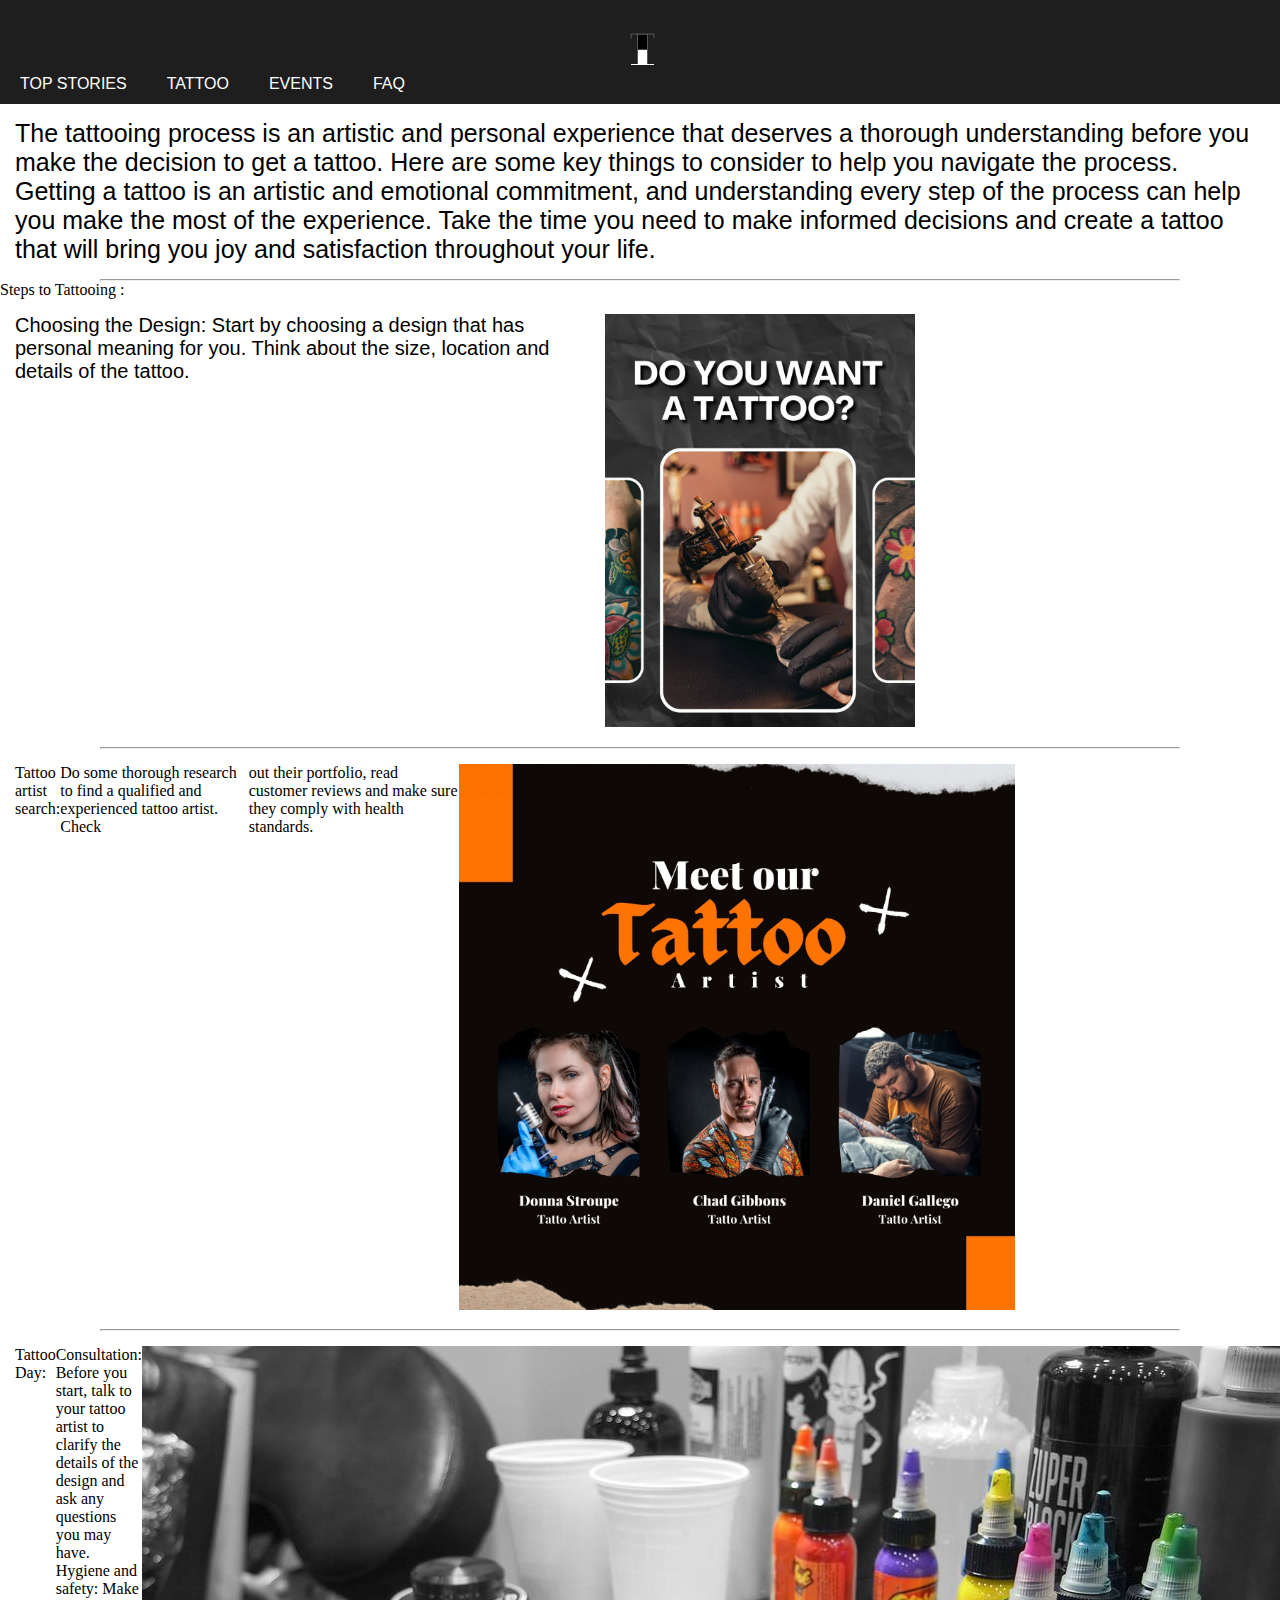
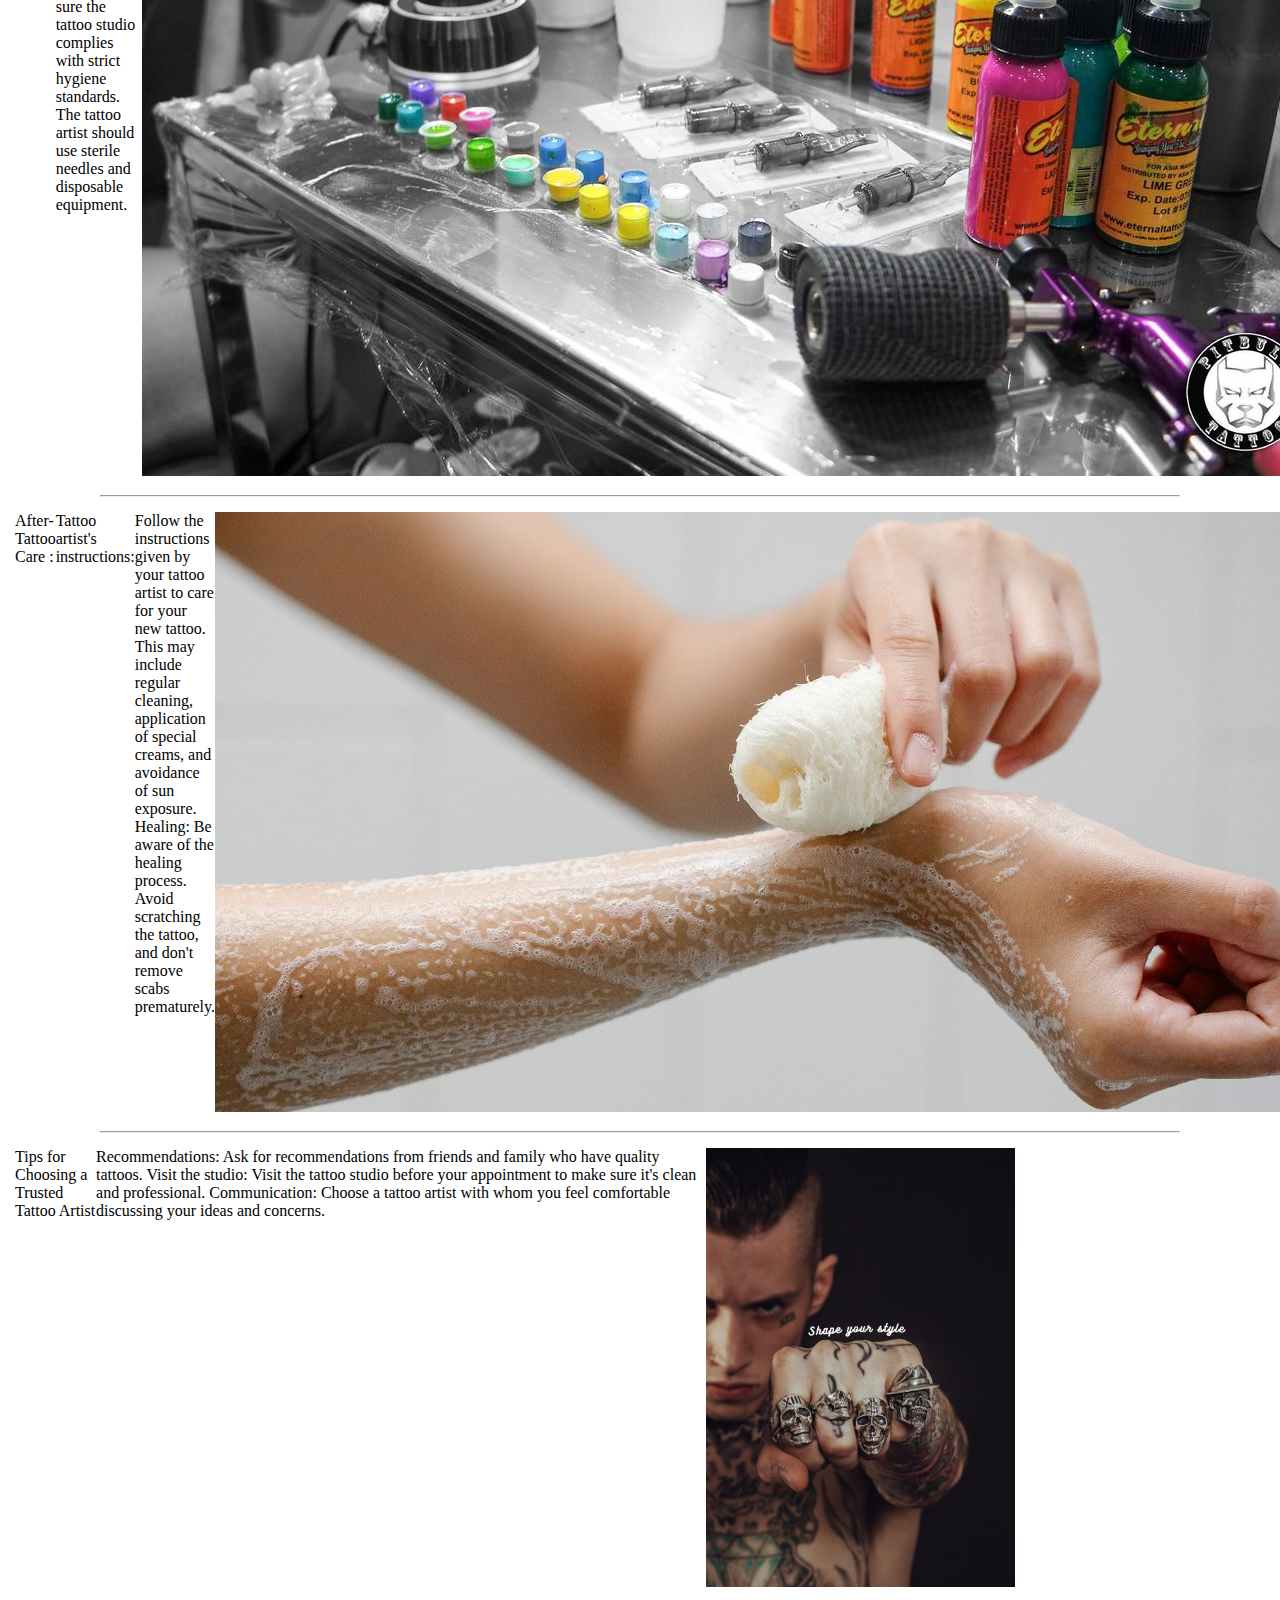
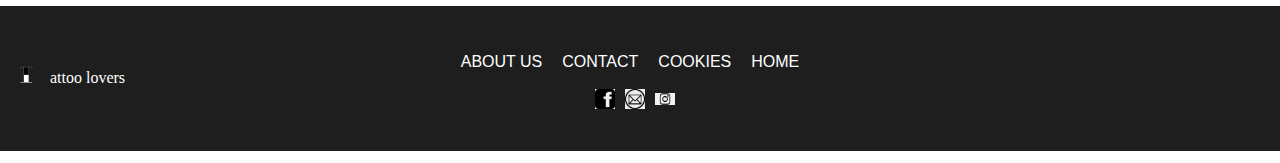
==== about.html @ 1281b29c "tattoo" ====
<!DOCTYPE html>
<html lang="en">

<head>
    <meta charset="UTF-8">
    <meta name="viewport" content="width=device-width, initial-scale=1.0">
    <title>Document</title>
    <link rel="stylesheet" href="./css/style.css">
</head>

<body>
    <header>
        <div id="banniere">
            <div class="row-limit-size">
                <figure>
                    <a href="./index.html"><img src="./img/logo.png" alt=""></a>
                </figure>
                <nav class="menu">
                    <ul class="flex">
                        <li><a href="#">Top stories
                                <ul>
                                    <li><a href="./topstorierap.html">Rock Rappers with face tattoo </a></li>
                                    <li><a href="">Symbolic tattoos and their meanings</a></li>
                                    <li><a href="">Healing tattoos and scar coverings</li>
                            </a>
                    </ul>
                    </a></li>
                    <li><a href="#">Tattoo</a></li>
                    <li><a href="#">Events</a></li>
                    <li><a href="#">Faq</a></li>
                    </ul>
            </div>
        </div>
        </nav>
    </header>

    <section>
        <div class="about">
            <div class="intro">
                <p>The tattooing process is an artistic and personal experience that deserves a thorough understanding
                    before you make the decision to get a tattoo. Here are some key things to consider to help you
                    navigate
                    the process.
                    Getting a tattoo is an artistic and emotional commitment, and understanding every step of the
                    process can help you make the most of the experience. Take the time you need to make informed
                    decisions
                    and create a tattoo that will bring you joy and satisfaction throughout your life.</p>
            </div>
            <hr>
            <div class="steps">

                Steps to Tattooing :




                <div class="design">
                    Choosing the Design:
                    Start by choosing a design that has personal meaning for you.
                    Think about
                    the size, location and details of the tattoo.
                    <figure>
                        <img src="./img/tattoo-day.png" alt="">
                    </figure>
                </div>
<hr>
                <div class="search">
                    Tattoo artist search: <span>Do some thorough research to find a qualified and experienced tattoo
                        artist.
                        Check</span>
                    out their portfolio, read customer reviews and make sure they comply with health standards.
                    <figure>
                        <img src="./img/search.png" alt="">

                    </figure>
                </div>
<hr>
                <div class="day">
                    <span>Tattoo Day: </span>

                    Consultation: Before you start, talk to your tattoo artist to clarify the details of the design and
                    ask
                    any questions you may have.
                    Hygiene and safety: Make sure the tattoo studio complies with strict hygiene standards. The tattoo
                    artist should use sterile needles and disposable equipment. <span>
                        <figure>
                            <img src="./img/hygiène.jpg" alt="">

                        </figure>
                </div>
<hr>
                <div class="after">
                    <span>After-Tattoo Care : </span>

                    Tattoo artist's instructions: <span> Follow the instructions given by your tattoo artist to care
                    for
                    your new tattoo. This may include regular cleaning, application of special creams, and avoidance of
                    sun
                    exposure.
                    Healing: Be aware of the healing process. Avoid scratching the tattoo, and don't remove scabs
                    prematurely. </span>
                        
                    <figure>
                        <img src="./img/savon-doux.jpg" alt="">
                    </figure>
                </div>
                <hr>
                <div class="recommendation">
                    <span>Tips for Choosing a Trusted Tattoo Artist </span>
                    Recommendations: Ask for recommendations from friends and family who have quality tattoos.
                    Visit the studio: Visit the tattoo studio before your appointment to make sure it's clean and
                    professional.
                    Communication: Choose a tattoo artist with whom you feel comfortable discussing your ideas and
                    concerns.
                    <figure>
                        <img src="./img/style.png" alt="">
                    </figure>
                </div>



            </div>


        </div>
    </section>


    <footer>
        <div class="footer">
            <ul>
                <a href="#">
                    <li>About us</li>
                </a>
                <a href="#">
                    <li>Contact</li>
                </a>
                <a href="#">
                    <li>Cookies</li>
                </a>

                <a href="./index.html">
                    <li>Home</li>
                </a>

            </ul>
            <div class="cont">
                <p>attoo lovers</p>
            </div>
            <div class="footer-reseaux">
                <img src="./img/facebook.png" alt="">
                <img src="./img/email.jpg" alt="">
                <img src="./img/insta.png" alt="">


            </div>

            <div id="logo">
                <img src="./img/logo.png" alt="logo">
            </div>
        </div>
    </footer>
</body>

</html>
---- css/style.css ----
* {
    margin: 0;
    padding: 0;
    text-decoration: none;
    list-style-type: none;
}

#banniere {
    background-color:#1E1E1E ;
    justify-content: center;
    display: flex ;
    
}



.flex {
    display: flex;
    list-style-type: none;
    justify-content: space-between;
    
}

.menu {
    position: absolute;
    
    left: 0;
    top: 75px;
    
    
    
}

.menu > ul > li > a {
    color: rgb(255, 255, 255);
    

}


.menu > ul > li {
    margin : 0 20px;
    font-family: Arial, Helvetica, sans-serif;
    text-transform: uppercase; 
    height: 50px;
    color: white;
    
}


.menu > .flex >  li  > ul {
    display:none;
    
}

.menu > .flex >  li:hover  > ul {
    display: block;
    position: absolute;
    top:22px;
    background-color: #1E1E1E;
    width: 150px;
    

}
.block > .art {
    padding: 15px;
    font-family: Arial, Helvetica, sans-serif;
    text-transform: uppercase;
    color: rgb(0, 0, 0);
    font-size: 25px;
    text-decoration: underline;
    
}

.block  {
    background-color: #cfcfcf;
    border-radius: 5px;
    margin: 8px;

   
}

.image-container {
    display: flex;
    flex-direction: row; 
     
}

.image-container img {
    width: 50%;
    margin-bottom: 10px; 
    border-radius: 5px;
}

.floating {
    font-size: 30px;
    display:grid;
    margin: 15px;
    width: 45%;
    
    
 }
 
 h4 {
    font-family: Arial, Helvetica, sans-serif;
    color: rgb(255, 255, 255);
   text-decoration: underline;
 }

 .footer {
    background-color: #1E1E1E ;
    height: 145px;
    width: 100%;
    
 }

 .footer-reseaux {
    
    justify-content: center;
 }

 .footer-reseaux img{
    width:15px }

.footer > ul > a {
    color: white;
    text-transform: uppercase;
    font-family: Arial, Helvetica, sans-serif;
   
    
}

.footer > ul {
    padding-top: 47px;
    display: flex;
    justify-content: center;
    
    
}


.footer li {
    display: inline; 
    margin-right: 20px; 
}



.footer-reseaux {
    display: flex;
    align-items: center;
}

.footer-reseaux img {
    width: 20px;
    margin-right: 10px;
}

 img[alt~="logo"]{
    position: relative;
    bottom: 59px;
    height: 50px;
    width: auto;
  
}

.cont > p {
    color: rgb(255, 255, 255);
    position: relative;
    bottom: 2px;
    left: 50px;
}


/* Top stories rap */

.block > h2 {
    padding: 15px 0;
    text-decoration: underline;
}
.block > .wayne {
    display: flex;
} 

.floating > h6 {
    color: white;
    text-decoration: underline;
}

.wayne > .floating > p {
    text-align: start;
    margin-bottom: 150px;
}


/* Top stories healing tattoo */

section > h2  {
    text-align: center;
    font-style: italic ;
    padding-top: 15px;
    font-family:system-ui, -apple-system, BlinkMacSystemFont, 'Segoe UI', Roboto, Oxygen, Ubuntu, Cantarell, 'Open Sans', 'Helvetica Neue', sans-serif;
   
}

hr{
    margin : 0 100px;
}

section > p {
    max-width: 1600px;
    text-align: center;
    margin: 10px 0 10px 80px; 
    font-size: 20px;

}

.image-container > figure > img {
    width: 100%;
}


.healing {
    margin: 20px;
 }

 .image-container  {
    display: grid;
    grid-template-columns: repeat(2, 1fr);  
}

.image-left {
    grid-column: 1; 
}

.image-right {
    grid-column: 2;
}

.float {
    padding: 15px; 
}



@media (max-width: 980px) {
    .image-container {
        grid-template-columns: 1fr;    }
}

.float > p {
   text-align: justify;
    font-size: 20px;   
}


/* Contact */
#name {
    width: 150px; 
    
}


.form {
    display: flex;
    color:rgb(0, 0, 0);
    justify-content: right;
}

.formulaire > ul > li {
    margin: 5px;
    font-size: 19px;
   
}

.form-container {
    display: flex;
    flex-direction: column;
    max-width: 600px;
    margin: auto;
    
}

input,
textarea {
    width: 100%;
    padding: 10px;
    box-sizing: border-box;
    border: 1px solid #ccc;
    border-radius: 5px;
}

.maps {
    margin-top: 20px;
}

iframe {
    width: 100%;
    height: 400px;
    border: 1px solid #ccc;
    border-radius: 5px;
}

.info {
    position: relative;
    top: 350px;
    left: 25px;
    font-family: Arial, Helvetica, sans-serif;
    width: 300px;
    
}

.question {
    font-family: Arial, Helvetica, sans-serif;
    font-size: 25px;
    width: 300px;
    position: relative;
    top: 110px;
    left: 25px;
}


.contact-us > span {
    font-family: Arial, Helvetica, sans-serif;
    color: white;
    font-size: 25px;
}

.contact-us {
    position: relative;
    top: 70px;
    left: 25px;
    font-size: 25px;
    font-family: Arial, Helvetica, sans-serif;
}

@media (max-width: 600px) {
    .formulaire ,  .question , .contact-us {
        padding: 10px; 
    }
}


@media (min-width: 601px) and (max-width: 900px) {
    .form-container , .question , .contact-us{
        max-width: 80%; 
    }
}


@media (min-width: 901px) {
    .form-container,  .question , .contact-us {
        max-width: 600px; 
    }
}

/* About */


.intro {
    justify-content: left;
    margin: 15px  ;
    width: auto;
    font-family: Arial, Helvetica, sans-serif;
    font-size: 25px;
}

span {
    display: block;
}

.design {
    margin: 15px ;
    display: flex;
    width: 900px;
    font-family: Arial, Helvetica, sans-serif;
    font-size: 20px;
}

.search , .day , .after , .recommendation {
   display: flex;
   margin: 15px;
   max-width: 1000px;
}
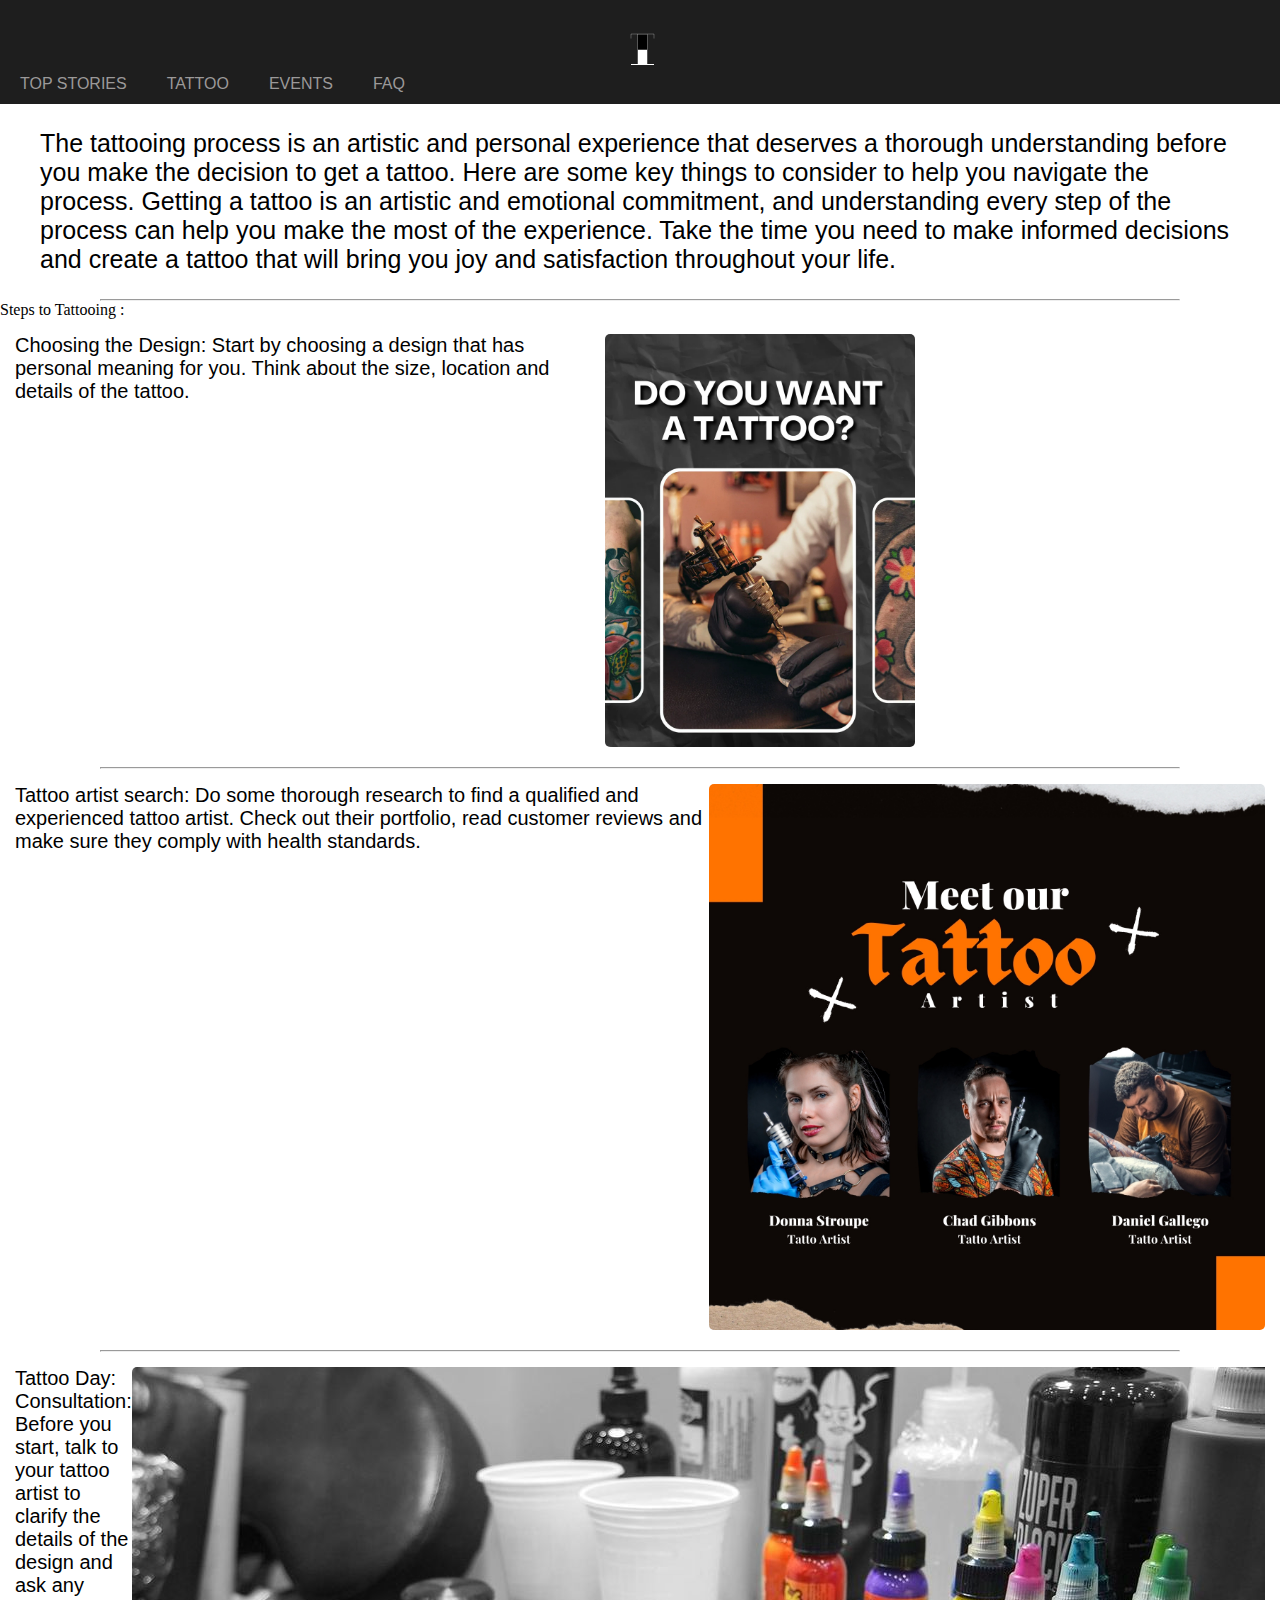
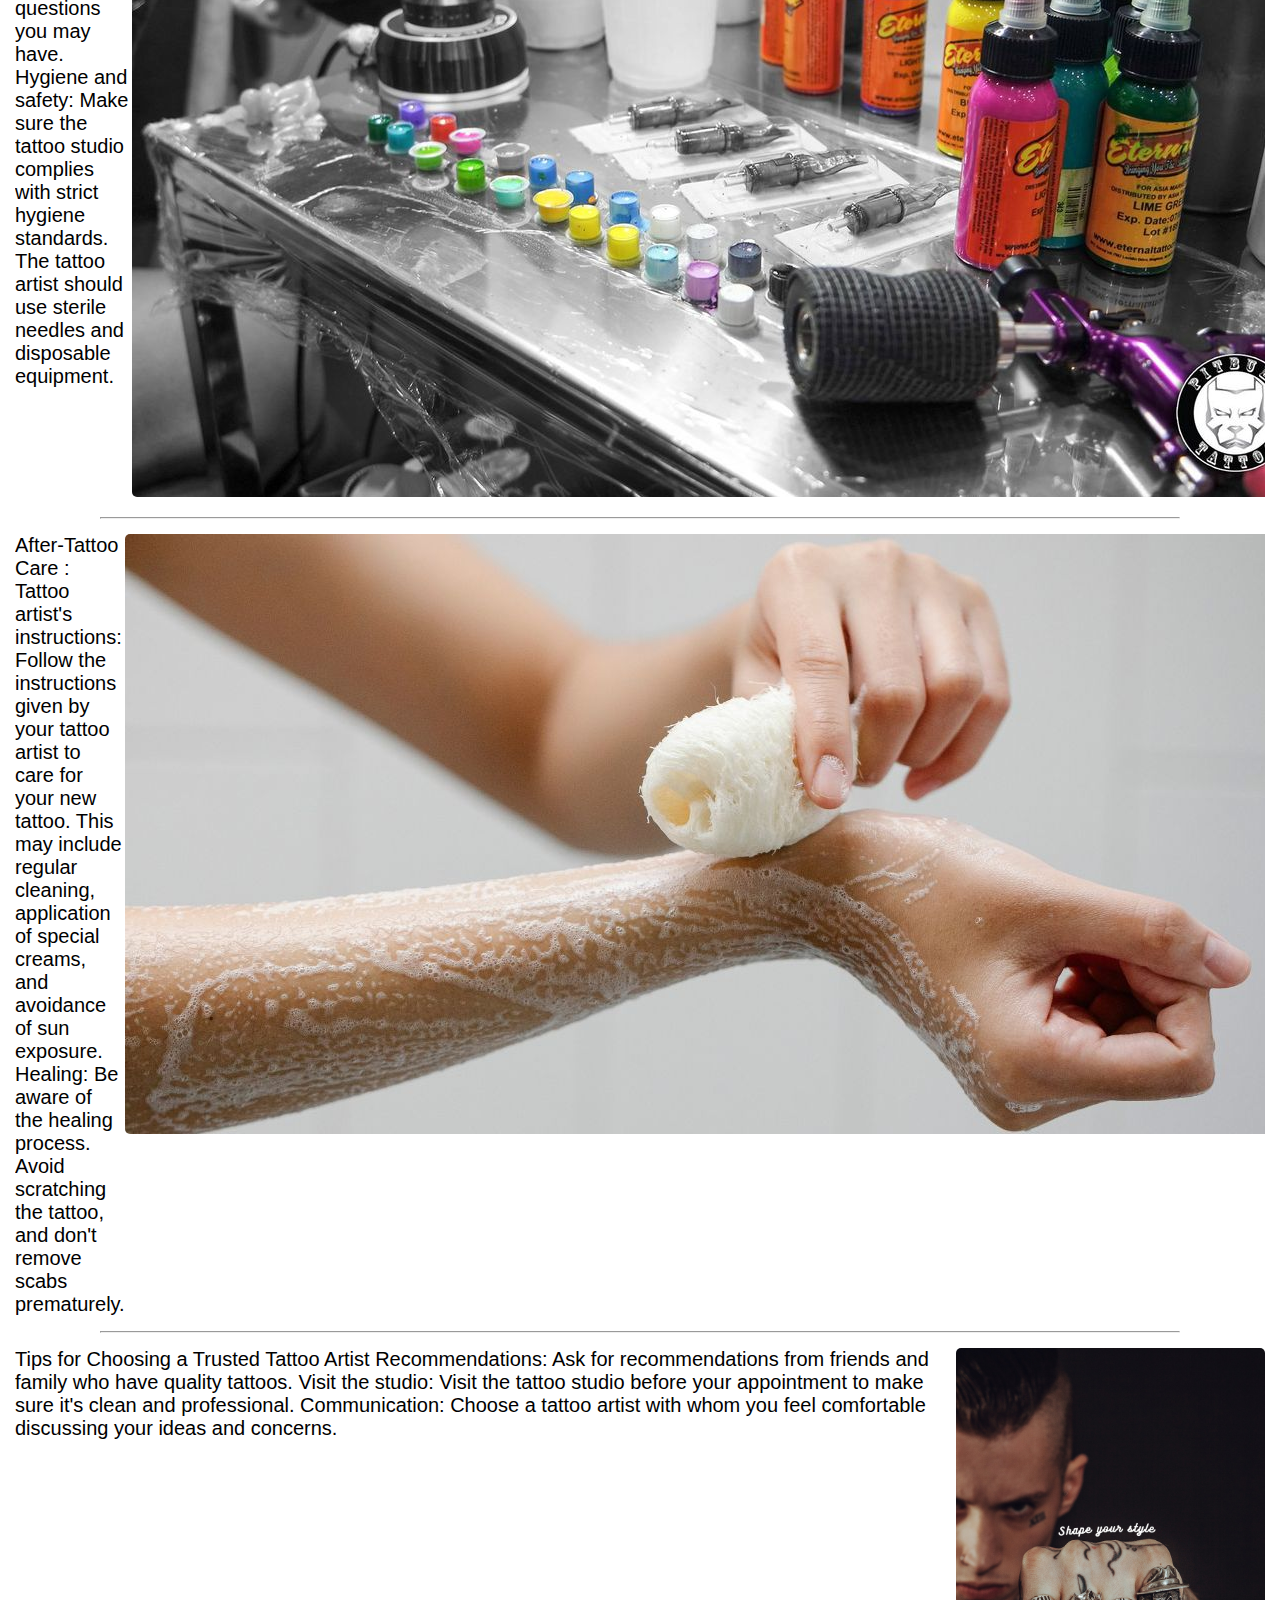
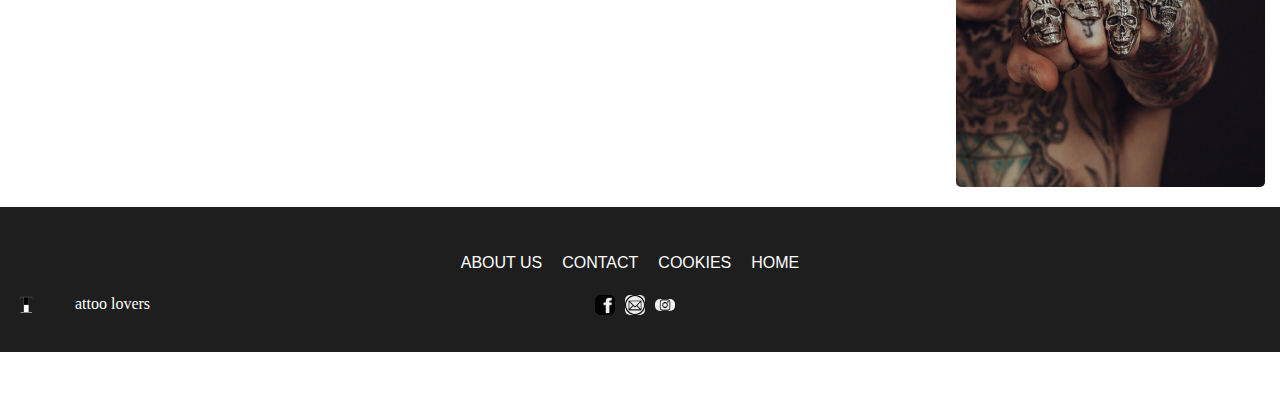
==== commit dda69305: "tatttoo" ====
--- a/about.html
+++ b/about.html
@@ -20,112 +20,121 @@
                         <li><a href="#">Top stories
                                 <ul>
                                     <li><a href="./topstorierap.html">Rock Rappers with face tattoo </a></li>
-                                    <li><a href="">Symbolic tattoos and their meanings</a></li>
-                                    <li><a href="">Healing tattoos and scar coverings</li>
+                                    <li><a href="./symbolic.html">Symbolic tattoos and their meanings</a></li>
+                                    <li><a href="./healing.html">Healing tattoos and scar coverings</li>
                             </a>
                     </ul>
                     </a></li>
                     <li><a href="#">Tattoo</a></li>
                     <li><a href="#">Events</a></li>
-                    <li><a href="#">Faq</a></li>
+                    <li><a href="./faq.html">Faq</a></li>
                     </ul>
             </div>
         </div>
         </nav>
     </header>
 
-    <section>
-        <div class="about">
-            <div class="intro">
-                <p>The tattooing process is an artistic and personal experience that deserves a thorough understanding
-                    before you make the decision to get a tattoo. Here are some key things to consider to help you
-                    navigate
-                    the process.
-                    Getting a tattoo is an artistic and emotional commitment, and understanding every step of the
-                    process can help you make the most of the experience. Take the time you need to make informed
-                    decisions
-                    and create a tattoo that will bring you joy and satisfaction throughout your life.</p>
-            </div>
-            <hr>
-            <div class="steps">
 
-                Steps to Tattooing :
+    <div id="background">
+
+
+
+        <section>
+            <div class="about">
+                <div class="intro">
+                    <p>The tattooing process is an artistic and personal experience that deserves a thorough
+                        understanding
+                        before you make the decision to get a tattoo. Here are some key things to consider to help you
+                        navigate
+                        the process.
+                        Getting a tattoo is an artistic and emotional commitment, and understanding every step of the
+                        process can help you make the most of the experience. Take the time you need to make informed
+                        decisions
+                        and create a tattoo that will bring you joy and satisfaction throughout your life.</p>
+                </div>
+                <hr>
+                <div class="steps">
+
+                    Steps to Tattooing :
 
 
 
 
-                <div class="design">
-                    Choosing the Design:
-                    Start by choosing a design that has personal meaning for you.
-                    Think about
-                    the size, location and details of the tattoo.
-                    <figure>
-                        <img src="./img/tattoo-day.png" alt="">
-                    </figure>
-                </div>
-<hr>
-                <div class="search">
-                    Tattoo artist search: <span>Do some thorough research to find a qualified and experienced tattoo
+                    <div class="design">
+                        Choosing the Design:
+                        Start by choosing a design that has personal meaning for you.
+                        Think about
+                        the size, location and details of the tattoo.
+                        <figure>
+                            <img src="./img/tattoo-day.png" alt="">
+                        </figure>
+                    </div>
+                    <hr>
+                    <div class="search">
+                        Tattoo artist search: Do some thorough research to find a qualified and experienced tattoo
                         artist.
-                        Check</span>
-                    out their portfolio, read customer reviews and make sure they comply with health standards.
-                    <figure>
-                        <img src="./img/search.png" alt="">
+                        Check
+                        out their portfolio, read customer reviews and make sure they comply with health standards.
+                        <figure>
+                            <img src="./img/search.png" alt="">
 
-                    </figure>
-                </div>
-<hr>
-                <div class="day">
-                    <span>Tattoo Day: </span>
+                        </figure>
+                    </div>
+                    <hr>
+                    <div class="day">
+                        Tattoo Day:
 
-                    Consultation: Before you start, talk to your tattoo artist to clarify the details of the design and
-                    ask
-                    any questions you may have.
-                    Hygiene and safety: Make sure the tattoo studio complies with strict hygiene standards. The tattoo
-                    artist should use sterile needles and disposable equipment. <span>
+                        Consultation: Before you start, talk to your tattoo artist to clarify the details of the design
+                        and
+                        ask
+                        any questions you may have.
+                        Hygiene and safety: Make sure the tattoo studio complies with strict hygiene standards. The
+                        tattoo
+                        artist should use sterile needles and disposable equipment.
                         <figure>
                             <img src="./img/hygiène.jpg" alt="">
 
                         </figure>
-                </div>
-<hr>
-                <div class="after">
-                    <span>After-Tattoo Care : </span>
+                    </div>
+                    <hr>
+                    <div class="after">
+                        After-Tattoo Care :
 
-                    Tattoo artist's instructions: <span> Follow the instructions given by your tattoo artist to care
-                    for
-                    your new tattoo. This may include regular cleaning, application of special creams, and avoidance of
-                    sun
-                    exposure.
-                    Healing: Be aware of the healing process. Avoid scratching the tattoo, and don't remove scabs
-                    prematurely. </span>
-                        
-                    <figure>
-                        <img src="./img/savon-doux.jpg" alt="">
-                    </figure>
-                </div>
-                <hr>
-                <div class="recommendation">
-                    <span>Tips for Choosing a Trusted Tattoo Artist </span>
-                    Recommendations: Ask for recommendations from friends and family who have quality tattoos.
-                    Visit the studio: Visit the tattoo studio before your appointment to make sure it's clean and
-                    professional.
-                    Communication: Choose a tattoo artist with whom you feel comfortable discussing your ideas and
-                    concerns.
-                    <figure>
-                        <img src="./img/style.png" alt="">
-                    </figure>
+                        Tattoo artist's instructions: Follow the instructions given by your tattoo artist to care
+                        for
+                        your new tattoo. This may include regular cleaning, application of special creams, and avoidance
+                        of
+                        sun
+                        exposure.
+                        Healing: Be aware of the healing process. Avoid scratching the tattoo, and don't remove scabs
+                        prematurely.
+
+                        <figure>
+                            <img src="./img/savon-doux.jpg" alt="">
+                        </figure>
+                    </div>
+                    <hr>
+                    <div class="recommendation">
+                        Tips for Choosing a Trusted Tattoo Artist
+                        Recommendations: Ask for recommendations from friends and family who have quality tattoos.
+                        Visit the studio: Visit the tattoo studio before your appointment to make sure it's clean and
+                        professional.
+                        Communication: Choose a tattoo artist with whom you feel comfortable discussing your ideas and
+                        concerns.
+                        <figure>
+                            <img src="./img/style.png" alt="">
+                        </figure>
+                    </div>
+
+
+
                 </div>
 
 
+            </div>
+        </section>
 
-            </div>
-
-
-        </div>
-    </section>
-
-
+    </div>
     <footer>
         <div class="footer">
             <ul>
--- a/css/style.css
+++ b/css/style.css
@@ -5,36 +5,56 @@
     list-style-type: none;
 }
 
+a {
+    text-decoration: none;
+    color: black;
+}
+
 #banniere {
     background-color:#1E1E1E ;
     justify-content: center;
     display: flex ;
-    
-}
-
-
+}
+
+li , ul {
+    text-decoration: none;
+}
 
 .flex {
     display: flex;
     list-style-type: none;
-    justify-content: space-between;
-    
+    justify-content: space-between; 
 }
 
 .menu {
     position: absolute;
-    
     left: 0;
-    top: 75px;
-    
-    
-    
+    top: 75px;    
+}
+
+.menu > ul > li > ul > li > a {
+    color:rgb(155, 153, 153) ;
+}
+
+
+.menu > ul > li > ul > li:hover > a {
+    color: white;
+}
+
+
+.menu > ul > li > ul > li {
+    margin: 9px;
+    text-transform:none;
+
+}
+
+.menu > ul > li:hover > a {
+    color: rgb(255, 255, 255);
+
 }
 
 .menu > ul > li > a {
-    color: rgb(255, 255, 255);
-    
-
+    color: rgb(155, 153, 153);
 }
 
 
@@ -83,11 +103,13 @@
 .image-container {
     display: flex;
     flex-direction: row; 
-     
+    margin: 5px;
+   align-items: center;
 }
 
 .image-container img {
     width: 50%;
+    filter: none;
     margin-bottom: 10px; 
     border-radius: 5px;
 }
@@ -95,13 +117,13 @@
 .floating {
     font-size: 30px;
     display:grid;
-    margin: 15px;
+    margin: 5px;
     width: 45%;
     
     
  }
  
- h4 {
+ .image-container > .floating > h1 {
     font-family: Arial, Helvetica, sans-serif;
     color: rgb(255, 255, 255);
    text-decoration: underline;
@@ -115,11 +137,12 @@
  }
 
  .footer-reseaux {
-    
     justify-content: center;
  }
 
  .footer-reseaux img{
+    position: relative;
+    bottom: 45px;
     width:15px }
 
 .footer > ul > a {
@@ -158,7 +181,7 @@
 
  img[alt~="logo"]{
     position: relative;
-    bottom: 59px;
+    bottom: 80px;
     height: 50px;
     width: auto;
   
@@ -181,6 +204,8 @@
 .block > .wayne {
     display: flex;
 } 
+
+
 
 .floating > h6 {
     color: white;
@@ -199,7 +224,7 @@
     text-align: center;
     font-style: italic ;
     padding-top: 15px;
-    font-family:system-ui, -apple-system, BlinkMacSystemFont, 'Segoe UI', Roboto, Oxygen, Ubuntu, Cantarell, 'Open Sans', 'Helvetica Neue', sans-serif;
+    font-family:Arial, Helvetica, sans-serif;
    
 }
 
@@ -215,9 +240,7 @@
 
 }
 
-.image-container > figure > img {
-    width: 100%;
-}
+
 
 
 .healing {
@@ -229,16 +252,17 @@
     grid-template-columns: repeat(2, 1fr);  
 }
 
-.image-left {
+#image-left {
     grid-column: 1; 
 }
 
-.image-right {
+#image-right {
     grid-column: 2;
 }
 
 .float {
     padding: 15px; 
+   
 }
 
 
@@ -303,10 +327,11 @@
 
 .info {
     position: relative;
-    top: 350px;
+    top: 460px;
     left: 25px;
     font-family: Arial, Helvetica, sans-serif;
     width: 300px;
+    font-size: 22px;
     
 }
 
@@ -315,7 +340,7 @@
     font-size: 25px;
     width: 300px;
     position: relative;
-    top: 110px;
+    top: 75px;
     left: 25px;
 }
 
@@ -335,39 +360,35 @@
 }
 
 @media (max-width: 600px) {
-    .formulaire ,  .question , .contact-us {
-        padding: 10px; 
+    .form-container, .question, .contact-us, .info {
+        width: 100%;
+        padding: 10px;
+        left: 0;
+        top: 0;
     }
 }
 
-
 @media (min-width: 601px) and (max-width: 900px) {
-    .form-container , .question , .contact-us{
-        max-width: 80%; 
+    .form-container, .question, .contact-us, .info {
+        max-width: 80%;
     }
 }
 
 
-@media (min-width: 901px) {
-    .form-container,  .question , .contact-us {
-        max-width: 600px; 
-    }
-}
-
 /* About */
 
+img {
+    border-radius: 5px;
+}
 
 .intro {
     justify-content: left;
-    margin: 15px  ;
-    width: auto;
+    margin: 15px  ;  
+    
     font-family: Arial, Helvetica, sans-serif;
     font-size: 25px;
 }
 
-span {
-    display: block;
-}
 
 .design {
     margin: 15px ;
@@ -378,7 +399,44 @@
 }
 
 .search , .day , .after , .recommendation {
+   margin: 15px;
+   max-width: 1500px;
    display: flex;
-   margin: 15px;
-   max-width: 1000px;
+   overflow: hidden;
+}
+
+.search , .day , .after , .recommendation {
+    margin: 15px ;
+    font-family: Arial, Helvetica, sans-serif;
+    font-size: 20px;
+}
+
+/* FAQ */
+
+.faq {
+    font-size: 23px;
+    display: block;
+    margin: 15px;
+    justify-content: start;
+    text-align: center;
+}
+
+.faq > h4 {
+    margin-bottom: 25px;
+    color: black;
+}
+
+.faq > h4 , p {
+    margin: 25px;
+}
+
+/* symbolic tattoo */
+
+h2 {
+    margin: 15px;
+}
+
+.float > h3  {
+   font-family: Arial, Helvetica, sans-serif;
+   text-decoration: underline;
 }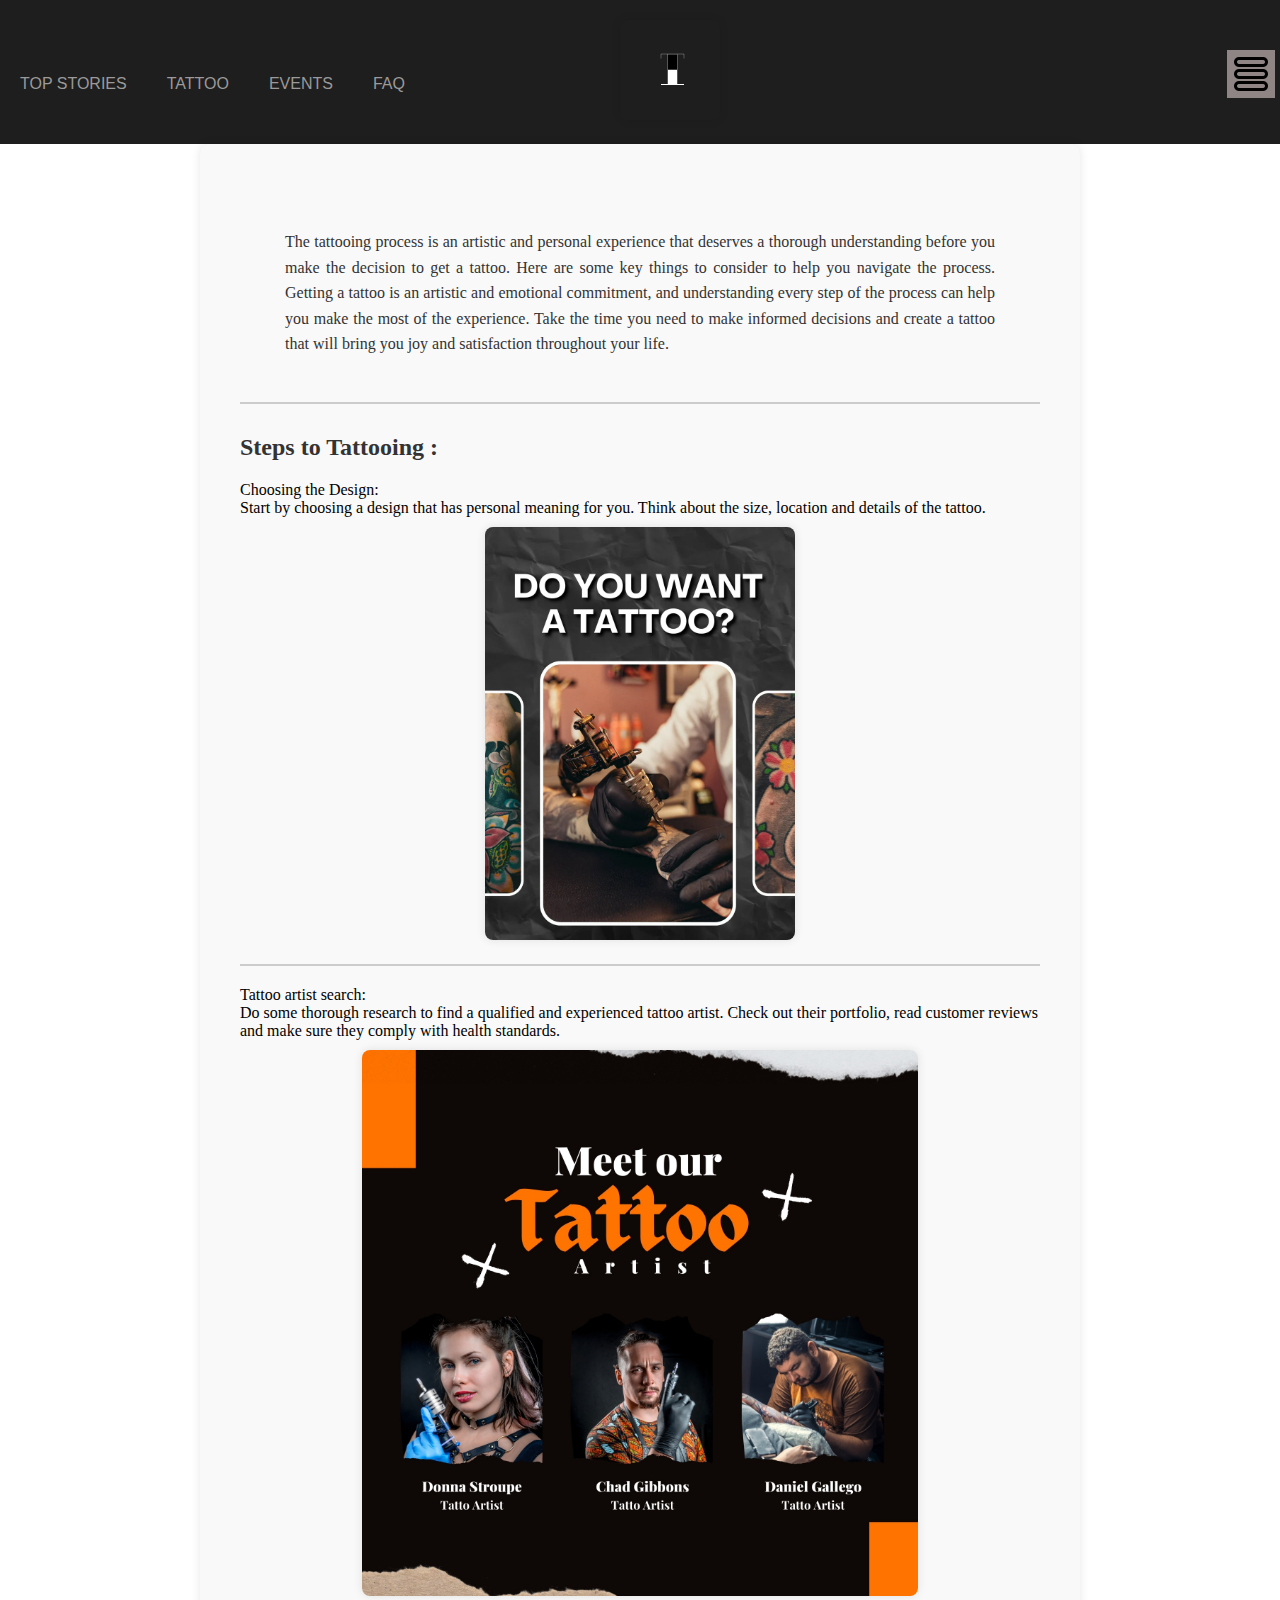
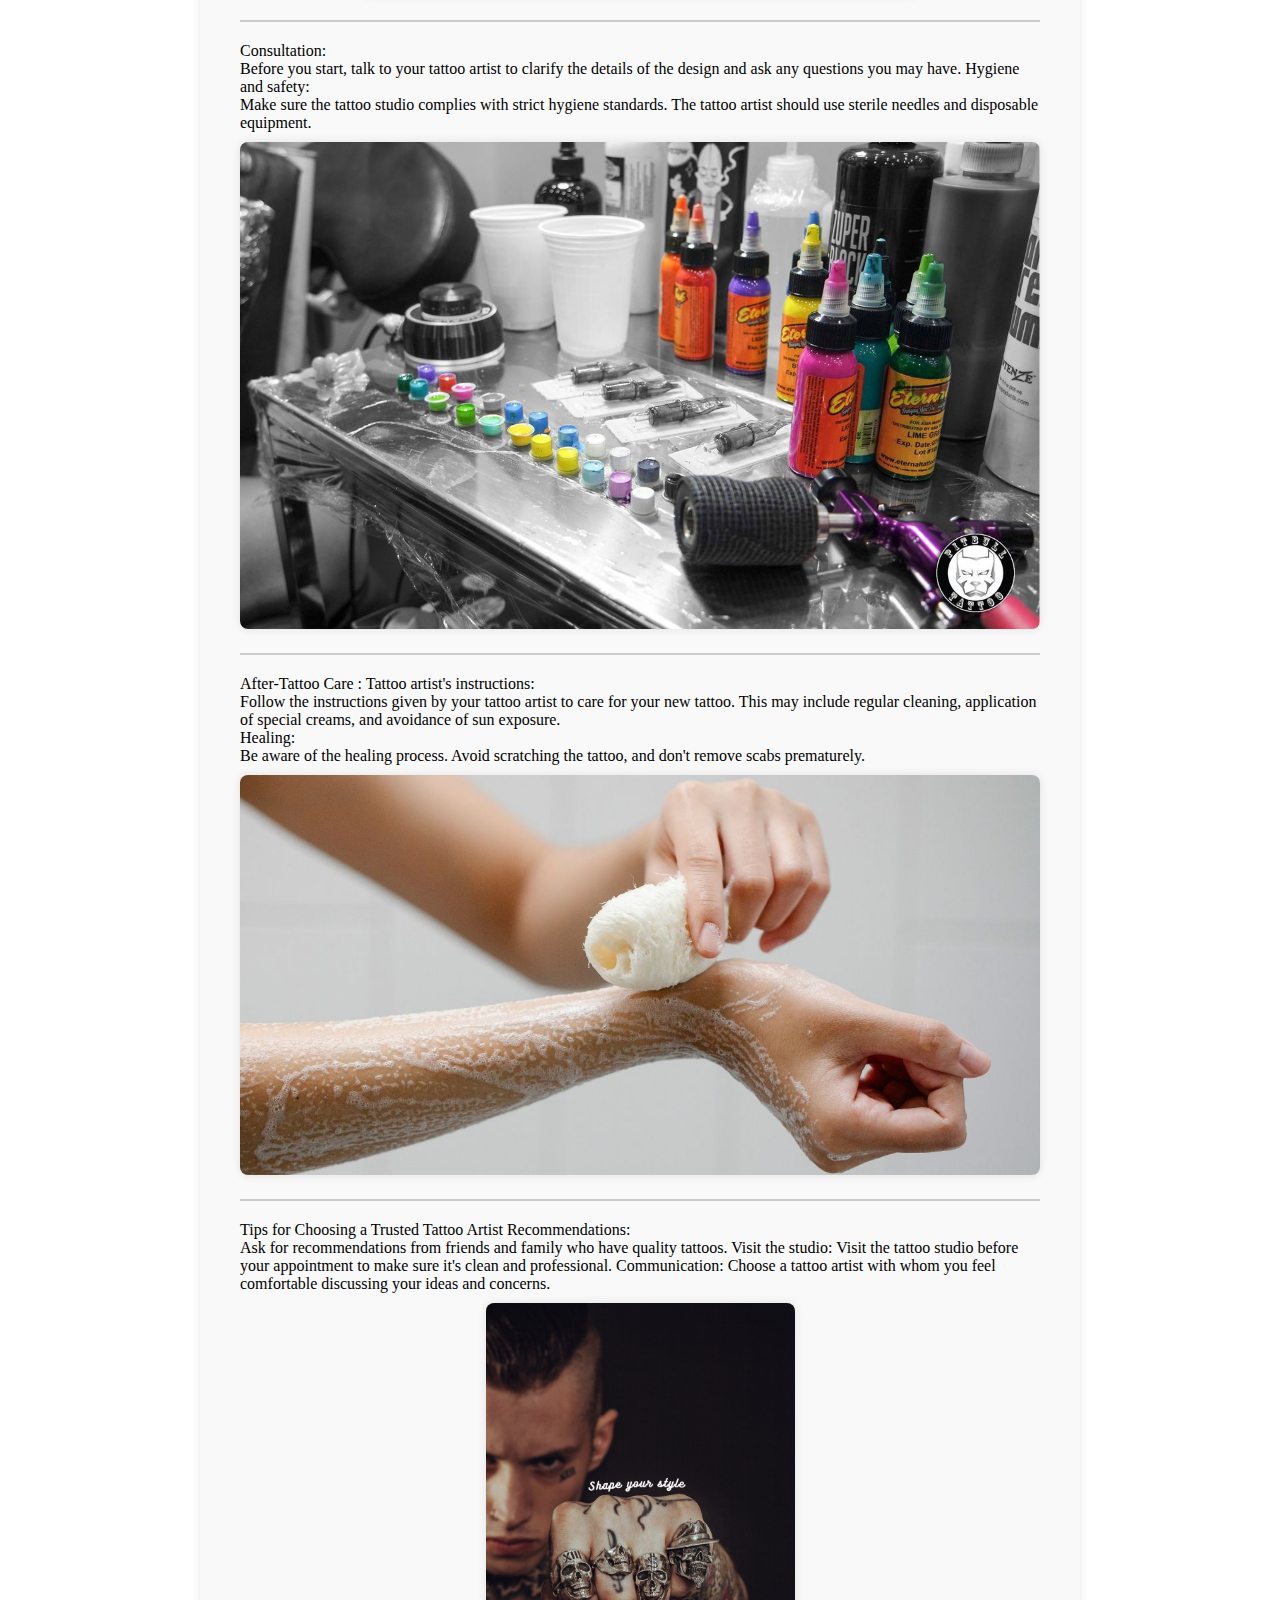
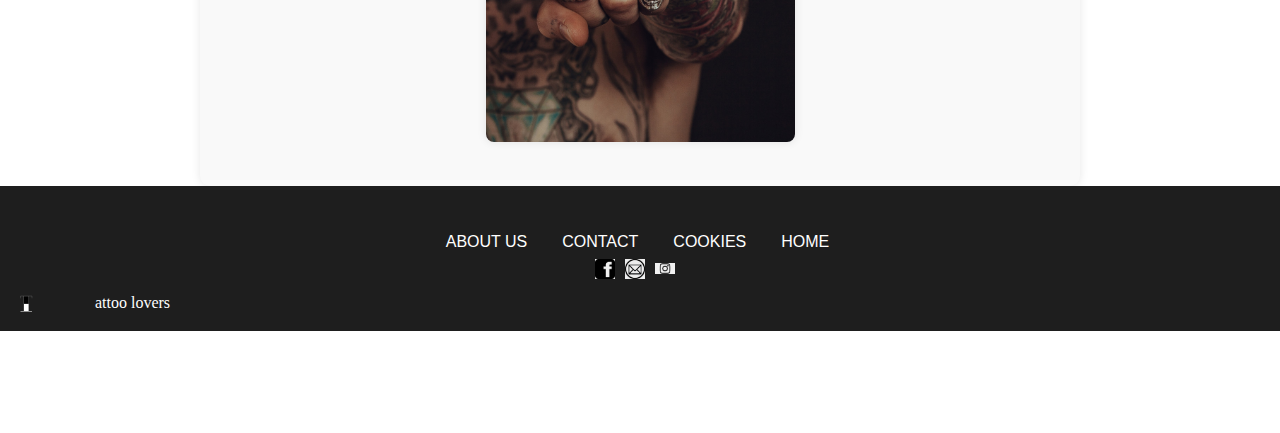
==== commit 1a31efab: "tt" ====
--- a/about.html
+++ b/about.html
@@ -11,6 +11,25 @@
 <body>
     <header>
         <div id="banniere">
+            <ul>
+
+                <li>
+                    <a href="" id="menuToggle"><img id="menuB" src="./img/menu.png" alt=""></a>
+                </li>
+                <ul id="menuList">
+                    <li>Top stories
+                        <ul>
+                            <li><a href="./topstorierap.html">Rock Rappers with face tattoo</a></li>
+                            <li><a href="./symbolic.html">Symbolic tattoos and their meanings </a></li>
+                            <li><a href="./healing.html">Healing tattoos and scar coverings </a></li>
+                        </ul>
+
+                    </li>
+                    <li><a href="">Tattoo</a></li>
+                    <li><a href="">Events</a></li>
+                    <li><a href="./faq.html">Faq</a></li>
+                </ul>
+            </ul>
             <div class="row-limit-size">
                 <figure>
                     <a href="./index.html"><img src="./img/logo.png" alt=""></a>
@@ -55,23 +74,21 @@
                 <hr>
                 <div class="steps">
 
-                    Steps to Tattooing :
-
-
-
+                    <h1>Steps to Tattooing :</h1>
 
                     <div class="design">
-                        Choosing the Design:
+                        Choosing the Design: <br>
+
                         Start by choosing a design that has personal meaning for you.
                         Think about
                         the size, location and details of the tattoo.
                         <figure>
-                            <img src="./img/tattoo-day.png" alt="">
+                            <img id="dayTatt" src="./img/tattoo-day.png" alt="">
                         </figure>
                     </div>
                     <hr>
                     <div class="search">
-                        Tattoo artist search: Do some thorough research to find a qualified and experienced tattoo
+                        Tattoo artist search: <br> Do some thorough research to find a qualified and experienced tattoo
                         artist.
                         Check
                         out their portfolio, read customer reviews and make sure they comply with health standards.
@@ -82,13 +99,12 @@
                     </div>
                     <hr>
                     <div class="day">
-                        Tattoo Day:
-
-                        Consultation: Before you start, talk to your tattoo artist to clarify the details of the design
+                        
+                        Consultation: <br> Before you start, talk to your tattoo artist to clarify the details of the design
                         and
                         ask
                         any questions you may have.
-                        Hygiene and safety: Make sure the tattoo studio complies with strict hygiene standards. The
+                        Hygiene and safety:  <br>Make sure the tattoo studio complies with strict hygiene standards. The
                         tattoo
                         artist should use sterile needles and disposable equipment.
                         <figure>
@@ -100,13 +116,13 @@
                     <div class="after">
                         After-Tattoo Care :
 
-                        Tattoo artist's instructions: Follow the instructions given by your tattoo artist to care
+                        Tattoo artist's instructions: <br>Follow the instructions given by your tattoo artist to care
                         for
                         your new tattoo. This may include regular cleaning, application of special creams, and avoidance
                         of
                         sun
-                        exposure.
-                        Healing: Be aware of the healing process. Avoid scratching the tattoo, and don't remove scabs
+                        exposure. <br>
+                        Healing: <br>Be aware of the healing process. Avoid scratching the tattoo, and don't remove scabs
                         prematurely.
 
                         <figure>
@@ -116,7 +132,7 @@
                     <hr>
                     <div class="recommendation">
                         Tips for Choosing a Trusted Tattoo Artist
-                        Recommendations: Ask for recommendations from friends and family who have quality tattoos.
+                        Recommendations: <br> Ask for recommendations from friends and family who have quality tattoos.
                         Visit the studio: Visit the tattoo studio before your appointment to make sure it's clean and
                         professional.
                         Communication: Choose a tattoo artist with whom you feel comfortable discussing your ideas and
@@ -125,8 +141,6 @@
                             <img src="./img/style.png" alt="">
                         </figure>
                     </div>
-
-
 
                 </div>
 
@@ -169,6 +183,7 @@
             </div>
         </div>
     </footer>
+    <script src="./js/main.js"></script>
 </body>
 
 </html>--- a/css/style.css
+++ b/css/style.css
@@ -15,6 +15,12 @@
     justify-content: center;
     display: flex ;
 }
+#menuB {
+    position:absolute;
+    right: 5px;
+    top: 50px;
+    background-color: rgb(143, 133, 133);
+}
 
 li , ul {
     text-decoration: none;
@@ -31,21 +37,69 @@
     left: 0;
     top: 75px;    
 }
+ul {
+    text-transform: uppercase;
+    font-family: Arial, Helvetica, sans-serif;
+}
+
+#banniere > ul , li {
+    margin:15px
+}
+
+#menuList > li > ul {
+    display: none;
+}
+
+#menuList > li:hover > ul {
+    display: block;
+}
+
+#menuList > li:hover {
+    color: white;
+}
+
+#menuList > li > ul > li > a {
+    display: block;
+    color: white;
+    margin: 15px;
+}
+
+#menuList > li > a {
+    color: rgb(155, 153, 153);
+    
+}
+
+#menuList > li:hover > a {
+    color:white;
+}
+
+#banniere > ul > ul {
+    position: absolute;
+    right: 10px;
+    top: 100px;
+    display: none;
+    background-color:#1E1E1E;
+    z-index: 80;
+    width: 250px;
+    color:rgb(155, 153, 153)
+}
+
+#banniere > ul > li:hover > ul,
+#banniere > ul > ul.show {
+    display: block;
+}
 
 .menu > ul > li > ul > li > a {
     color:rgb(155, 153, 153) ;
 }
 
-
 .menu > ul > li > ul > li:hover > a {
     color: white;
 }
-
 
 .menu > ul > li > ul > li {
     margin: 9px;
     text-transform:none;
-
 }
 
 .menu > ul > li:hover > a {
@@ -53,11 +107,24 @@
 
 }
 
+.footer > ul > li > a {
+    text-decoration: none;
+    text-transform: uppercase;
+    color: white;
+    font-family: Arial, Helvetica, sans-serif;
+}
+
+
 .menu > ul > li > a {
     color: rgb(155, 153, 153);
 }
 
-
+html > body > section > .block {
+    max-width: 800px;
+    margin: 0 auto;
+    background-color: #f9f9f9;
+    box-shadow: 0 0 10px rgba(0, 0, 0, 0.1);
+}
 .menu > ul > li {
     margin : 0 20px;
     font-family: Arial, Helvetica, sans-serif;
@@ -79,9 +146,9 @@
     top:22px;
     background-color: #1E1E1E;
     width: 150px;
-    
-
-}
+}
+
+
 .block > .art {
     padding: 15px;
     font-family: Arial, Helvetica, sans-serif;
@@ -89,43 +156,38 @@
     color: rgb(0, 0, 0);
     font-size: 25px;
     text-decoration: underline;
-    
 }
 
 .block  {
-    background-color: #cfcfcf;
+    background-color: #f9f9f9;
+    box-shadow: 0 0 10px rgba(0, 0, 0, 0.1);
     border-radius: 5px;
     margin: 8px;
-
-   
 }
 
 .image-container {
-    display: flex;
-    flex-direction: row; 
     margin: 5px;
-   align-items: center;
 }
 
 .image-container img {
-    width: 50%;
-    filter: none;
-    margin-bottom: 10px; 
+    width: 100%;
+    filter: none;  
+    margin-top: 80px;
     border-radius: 5px;
 }
 
 .floating {
     font-size: 30px;
     display:grid;
-    margin: 5px;
-    width: 45%;
-    
-    
+    text-align: justify;
+    margin-left: 5px;
+    width: 75%;
  }
  
  .image-container > .floating > h1 {
     font-family: Arial, Helvetica, sans-serif;
-    color: rgb(255, 255, 255);
+    color: rgb(0, 0, 0);
+    
    text-decoration: underline;
  }
 
@@ -133,7 +195,6 @@
     background-color: #1E1E1E ;
     height: 145px;
     width: 100%;
-    
  }
 
  .footer-reseaux {
@@ -142,23 +203,19 @@
 
  .footer-reseaux img{
     position: relative;
-    bottom: 45px;
+    bottom: 100px;
     width:15px }
 
 .footer > ul > a {
     color: white;
     text-transform: uppercase;
     font-family: Arial, Helvetica, sans-serif;
-   
-    
 }
 
 .footer > ul {
     padding-top: 47px;
     display: flex;
     justify-content: center;
-    
-    
 }
 
 
@@ -167,8 +224,6 @@
     margin-right: 20px; 
 }
 
-
-
 .footer-reseaux {
     display: flex;
     align-items: center;
@@ -181,10 +236,9 @@
 
  img[alt~="logo"]{
     position: relative;
-    bottom: 80px;
+    bottom: 100px;
     height: 50px;
     width: auto;
-  
 }
 
 .cont > p {
@@ -205,8 +259,6 @@
     display: flex;
 } 
 
-
-
 .floating > h6 {
     color: white;
     text-decoration: underline;
@@ -216,7 +268,6 @@
     text-align: start;
     margin-bottom: 150px;
 }
-
 
 /* Top stories healing tattoo */
 
@@ -225,7 +276,6 @@
     font-style: italic ;
     padding-top: 15px;
     font-family:Arial, Helvetica, sans-serif;
-   
 }
 
 hr{
@@ -237,53 +287,49 @@
     text-align: center;
     margin: 10px 0 10px 80px; 
     font-size: 20px;
-
-}
-
-
-
-
+}
 .healing {
     margin: 20px;
  }
 
  .image-container  {
     display: grid;
-    grid-template-columns: repeat(2, 1fr);  
-}
-
-#image-left {
+    grid-template-columns: repeat(2, 1fr);    
+}
+
+img[alt~="arbre"]{
     grid-column: 1; 
 }
 
-#image-right {
+img[alt~="oeil-horus"] {
     grid-column: 2;
 }
 
 .float {
     padding: 15px; 
-   
-}
-
-
+}
 
 @media (max-width: 980px) {
     .image-container {
-        grid-template-columns: 1fr;    }
+        grid-template-columns: 2fr;    }
 }
 
 .float > p {
    text-align: justify;
+   position:relative;
+   bottom: 25px;
     font-size: 20px;   
 }
 
+.symbolic > .image-container > .float > p {
+    padding-bottom: 25px;
+    margin-bottom: 55px;
+}
 
 /* Contact */
 #name {
-    width: 150px; 
-    
-}
-
+    width: 150px;   
+}
 
 .form {
     display: flex;
@@ -294,15 +340,13 @@
 .formulaire > ul > li {
     margin: 5px;
     font-size: 19px;
-   
 }
 
 .form-container {
-    display: flex;
+    display:flex; 
     flex-direction: column;
     max-width: 600px;
-    margin: auto;
-    
+    margin: auto;  
 }
 
 input,
@@ -331,8 +375,7 @@
     left: 25px;
     font-family: Arial, Helvetica, sans-serif;
     width: 300px;
-    font-size: 22px;
-    
+    font-size: 22px;  
 }
 
 .question {
@@ -344,7 +387,6 @@
     left: 25px;
 }
 
-
 .contact-us > span {
     font-family: Arial, Helvetica, sans-serif;
     color: white;
@@ -360,7 +402,7 @@
 }
 
 @media (max-width: 600px) {
-    .form-container, .question, .contact-us, .info {
+   .form-container, .question, .contact-us, .info {
         width: 100%;
         padding: 10px;
         left: 0;
@@ -374,69 +416,163 @@
     }
 }
 
-
 /* About */
-
-img {
-    border-radius: 5px;
-}
-
-.intro {
-    justify-content: left;
-    margin: 15px  ;  
-    
-    font-family: Arial, Helvetica, sans-serif;
+.about {
+    max-width: 800px;
+    margin: 0 auto;
+    padding: 40px;
+    background-color: #f9f9f9;
+    box-shadow: 0 0 10px rgba(0, 0, 0, 0.1);
+    border-radius: 10px;
+}
+
+.intro p {
+    text-align: justify;
+    font-size: 16px;
+    line-height: 1.6;
+    color: #333;
+}
+
+.steps {
+    margin-top: 30px;
+}
+
+.steps h1 {
+    font-size: 24px;
+    color: #333;
+}
+
+.design,
+.search,
+.day,
+.after,
+.recommendation {
+    margin-top: 20px;
+}
+
+.design h3,
+.search h3,
+.day h3,
+.after h3,
+.recommendation h3 {
+    color: #333;
+    font-size: 20px;
+    margin-bottom: 10px;
+}
+
+.design p,
+.search p,
+.day p,
+.after p,
+.recommendation p {
+    text-align: justify;
+    font-size: 16px;
+    line-height: 1.6;
+    color: #555;
+}
+
+.design figure,
+.search figure,
+.day figure,
+.after figure,
+.recommendation figure {
+    text-align: center;
+    margin-top: 10px;
+}
+
+figure img {
+    max-width: 100%;
+    height: auto;
+    border-radius: 8px;
+    box-shadow: 0 0 10px rgba(0, 0, 0, 0.1);
+}
+
+hr {
+    border: 1px solid #ccc;
+    margin: 20px 0;
+}
+
+.recommendation ul {
+    padding: 0;
+    list-style-type: none;
+}
+
+.recommendation li {
+    margin-bottom: 10px;
+    line-height: 1.6;
+    color: #555;
+}
+
+
+
+
+/* FAQ */
+
+.faq {
+    font-size: 23px; 
+    margin: 0 150px;
+    display: block;
+    max-width: 800px;
+    text-align: center;
+    margin: 0 auto;
+    background-color: #f9f9f9;
+    box-shadow: 0 0 10px rgba(0, 0, 0, 0.1);
+}
+
+.faq > h5 {
     font-size: 25px;
-}
-
-
-.design {
-    margin: 15px ;
-    display: flex;
-    width: 900px;
-    font-family: Arial, Helvetica, sans-serif;
-    font-size: 20px;
-}
-
-.search , .day , .after , .recommendation {
-   margin: 15px;
-   max-width: 1500px;
-   display: flex;
-   overflow: hidden;
-}
-
-.search , .day , .after , .recommendation {
-    margin: 15px ;
-    font-family: Arial, Helvetica, sans-serif;
-    font-size: 20px;
-}
-
-/* FAQ */
-
-.faq {
-    font-size: 23px;
-    display: block;
-    margin: 15px;
-    justify-content: start;
+    text-decoration: underline;
+    color: #1E1E1E;
     text-align: center;
+    font-weight:549;
 }
 
 .faq > h4 {
     margin-bottom: 25px;
-    color: black;
+    color: #1E1E1E;
+   
+    
 }
 
 .faq > h4 , p {
-    margin: 25px;
+    margin: 45px;
 }
 
 /* symbolic tattoo */
-
 h2 {
     margin: 15px;
 }
+
+
 
 .float > h3  {
    font-family: Arial, Helvetica, sans-serif;
    text-decoration: underline;
-}+  
+}
+
+
+@media only screen and (max-width: 600px) {
+    
+
+    body {
+        font-size: 14px;
+    }
+
+    .row-limit-size {
+        padding: 10px;
+    }
+
+   
+}
+
+/* Desktop */
+@media only screen and (min-width: 601px) {
+    
+    body {
+        font-size: 16px;
+    }
+
+    .row-limit-size {
+        padding: 20px;
+    } }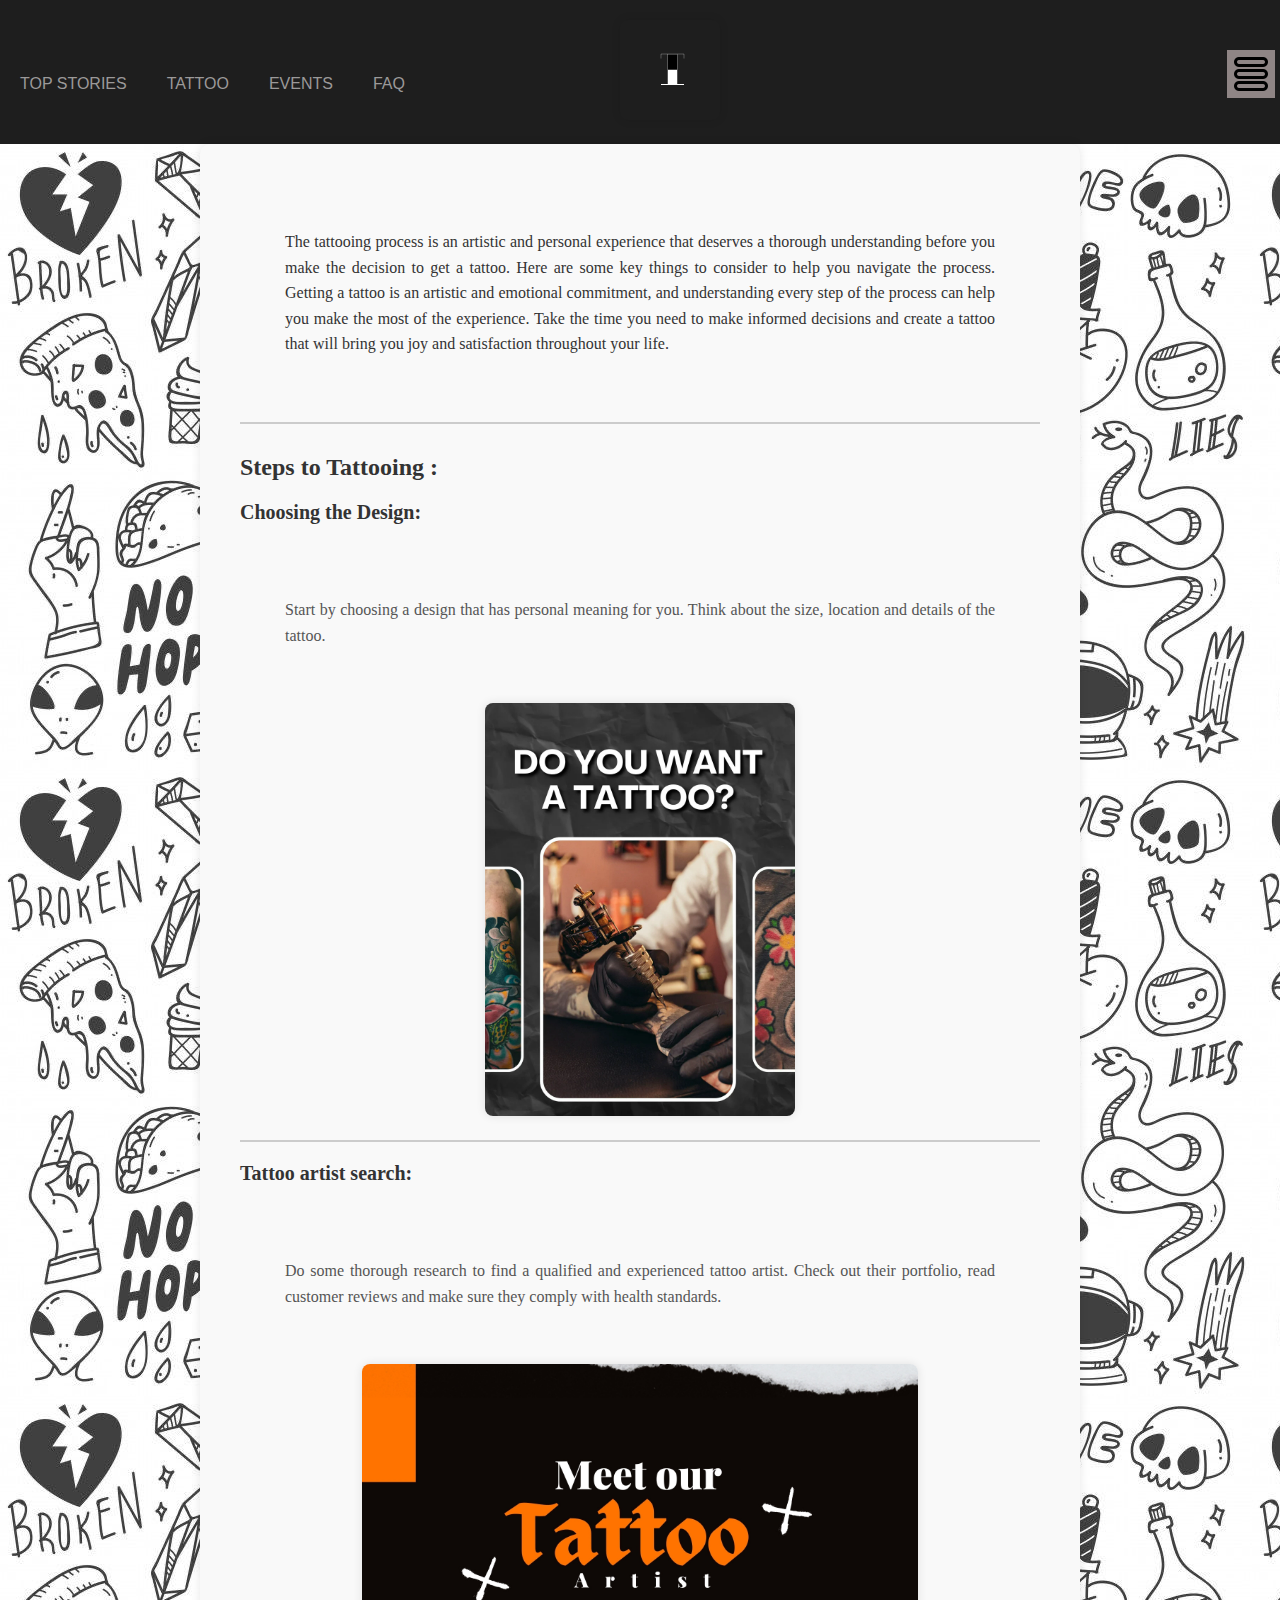
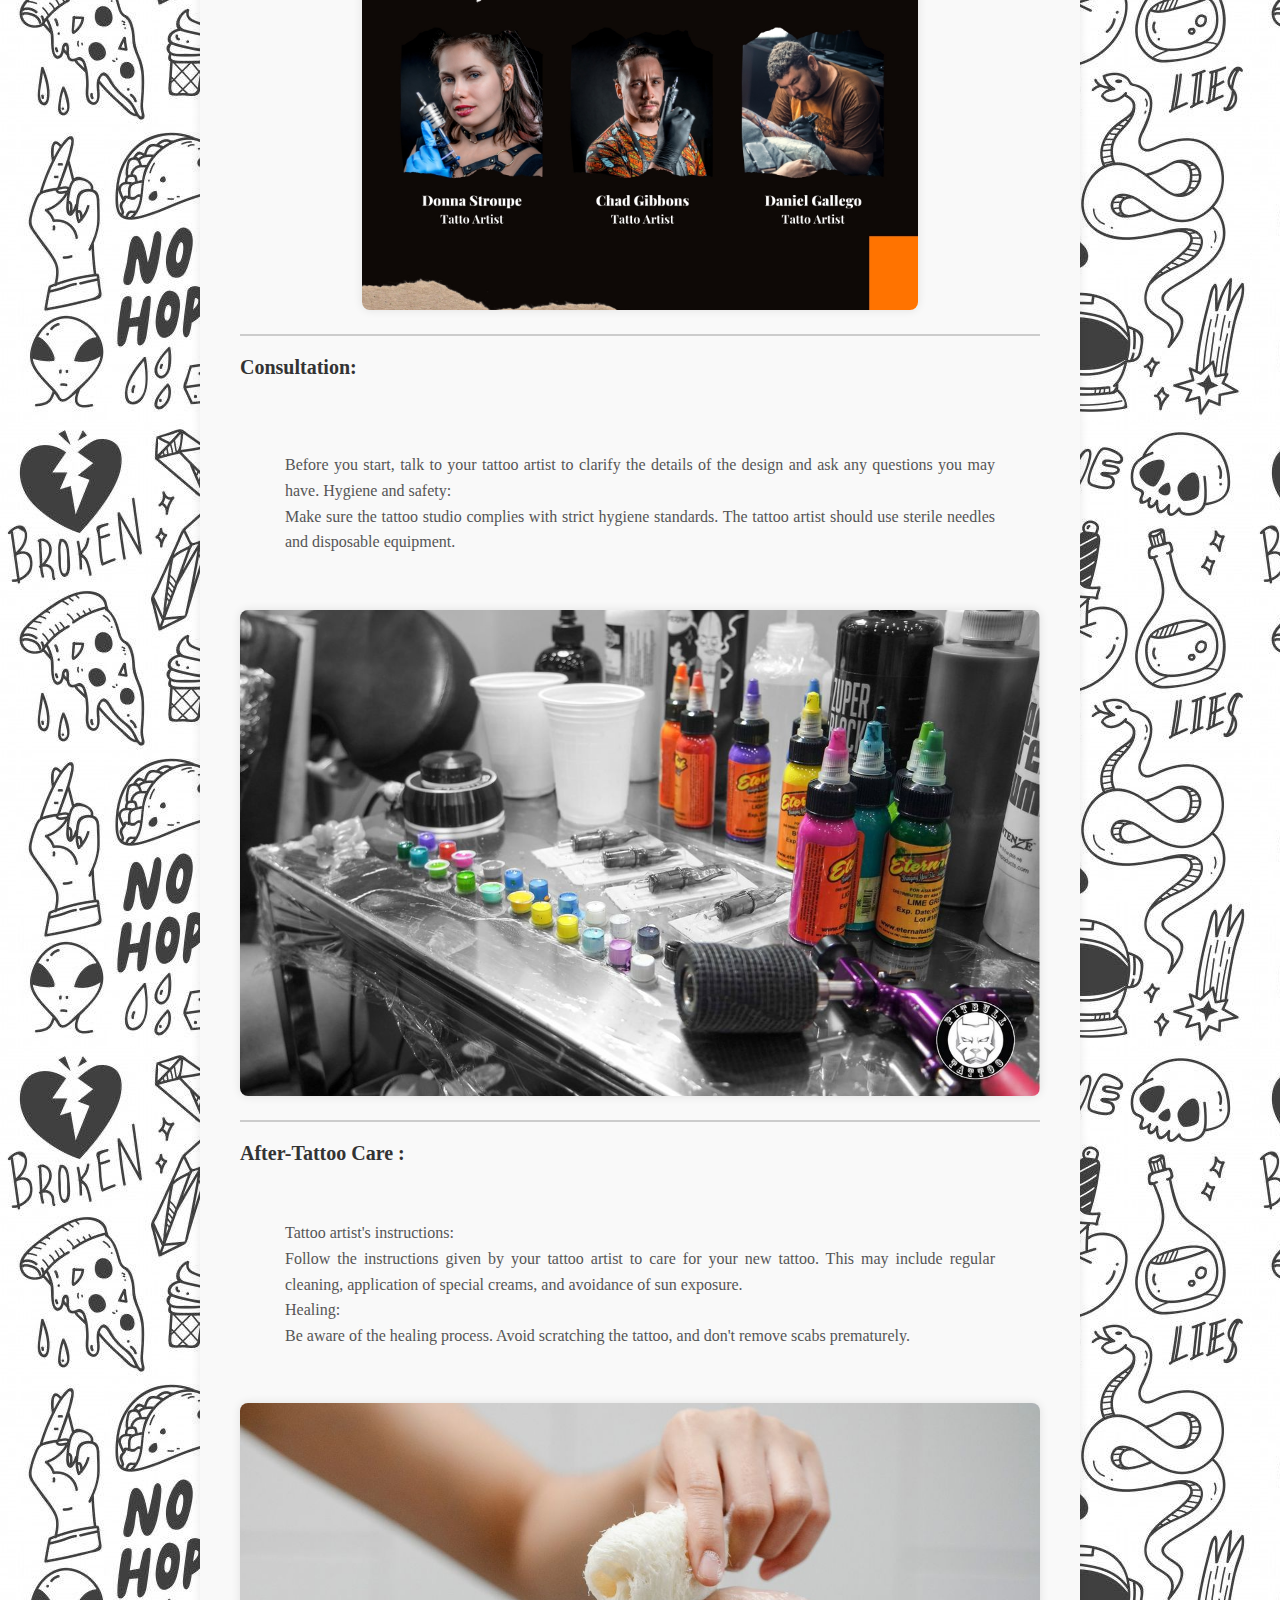
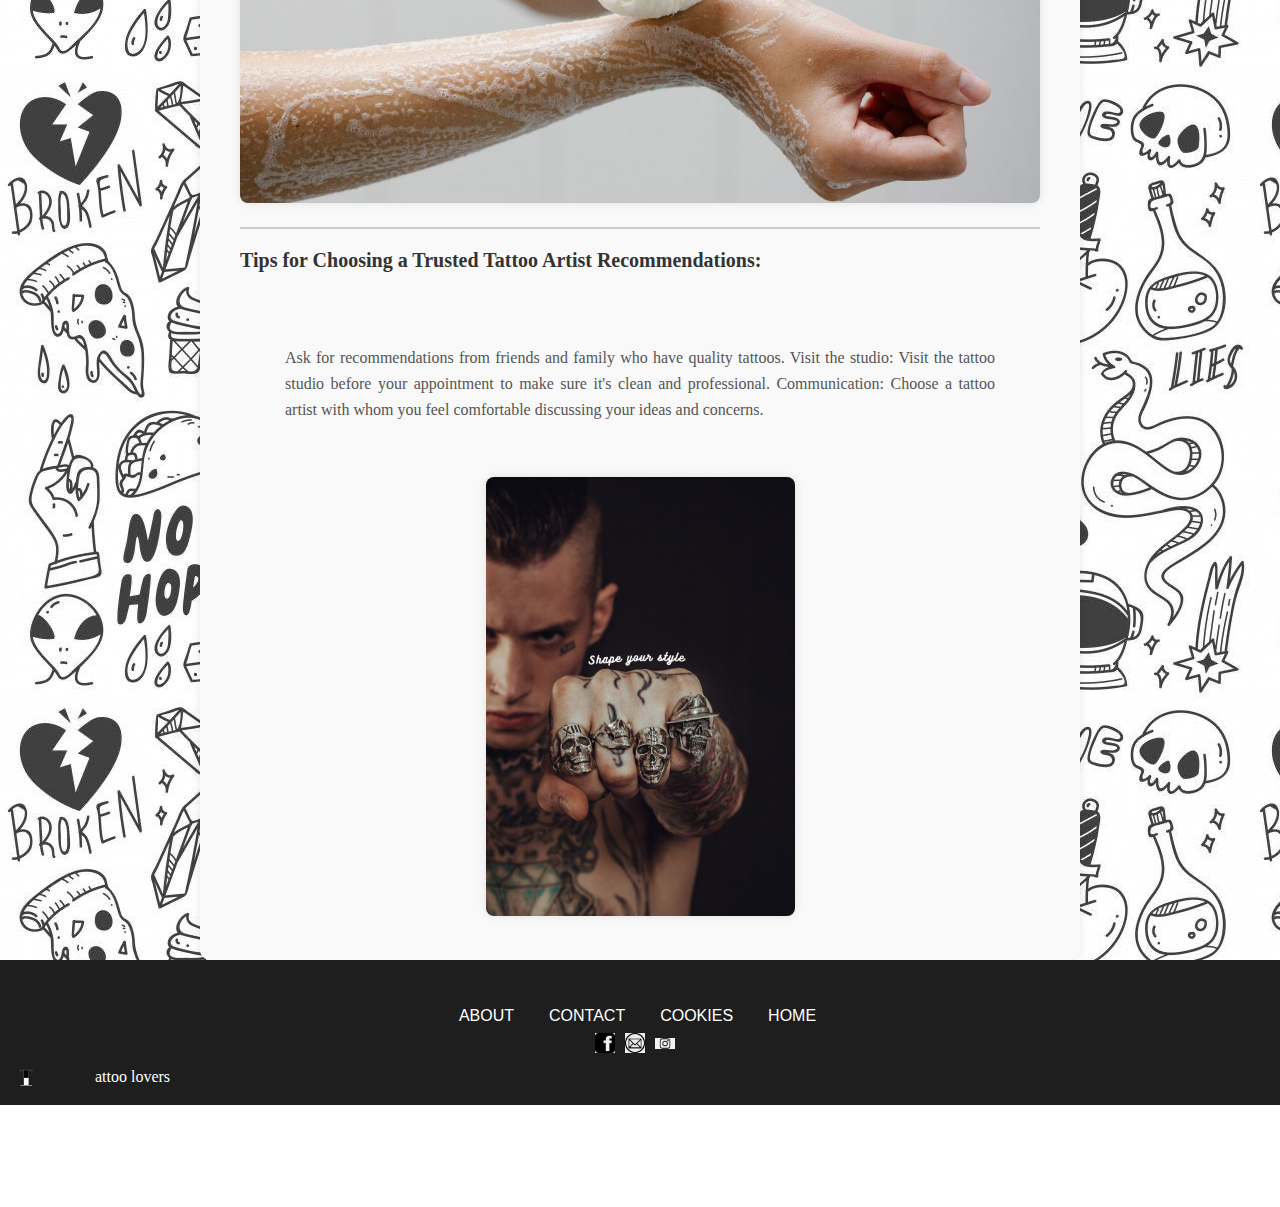
==== commit d4d7c1b6: "last commit" ====
--- a/about.html
+++ b/about.html
@@ -58,6 +58,7 @@
 
 
 
+
         <section>
             <div class="about">
                 <div class="intro">
@@ -77,21 +78,24 @@
                     <h1>Steps to Tattooing :</h1>
 
                     <div class="design">
-                        Choosing the Design: <br>
-
-                        Start by choosing a design that has personal meaning for you.
-                        Think about
-                        the size, location and details of the tattoo.
+                        <h3>Choosing the Design: </h3><br>
+
+                        <p>Start by choosing a design that has personal meaning for you.
+                            Think about
+                            the size, location and details of the tattoo.</p>
                         <figure>
                             <img id="dayTatt" src="./img/tattoo-day.png" alt="">
                         </figure>
                     </div>
                     <hr>
                     <div class="search">
-                        Tattoo artist search: <br> Do some thorough research to find a qualified and experienced tattoo
-                        artist.
-                        Check
-                        out their portfolio, read customer reviews and make sure they comply with health standards.
+                        <h3>Tattoo artist search: </h3><br>
+
+                        <p>Do some thorough research to find a qualified and experienced tattoo
+                            artist.
+                            Check
+                            out their portfolio, read customer reviews and make sure they comply with health standards.
+                        </p>
                         <figure>
                             <img src="./img/search.png" alt="">
 
@@ -99,14 +103,18 @@
                     </div>
                     <hr>
                     <div class="day">
-                        
-                        Consultation: <br> Before you start, talk to your tattoo artist to clarify the details of the design
-                        and
-                        ask
-                        any questions you may have.
-                        Hygiene and safety:  <br>Make sure the tattoo studio complies with strict hygiene standards. The
-                        tattoo
-                        artist should use sterile needles and disposable equipment.
+
+                        <h3>Consultation: </h3><br>
+
+                        <p>Before you start, talk to your tattoo artist to clarify the details of the
+                            design
+                            and
+                            ask
+                            any questions you may have.
+                            Hygiene and safety: <br>Make sure the tattoo studio complies with strict hygiene standards.
+                            The
+                            tattoo
+                            artist should use sterile needles and disposable equipment.</p>
                         <figure>
                             <img src="./img/hygiène.jpg" alt="">
 
@@ -114,16 +122,18 @@
                     </div>
                     <hr>
                     <div class="after">
-                        After-Tattoo Care :
-
-                        Tattoo artist's instructions: <br>Follow the instructions given by your tattoo artist to care
-                        for
-                        your new tattoo. This may include regular cleaning, application of special creams, and avoidance
-                        of
-                        sun
-                        exposure. <br>
-                        Healing: <br>Be aware of the healing process. Avoid scratching the tattoo, and don't remove scabs
-                        prematurely.
+                        <h3>After-Tattoo Care :</h3>
+
+                        <p>Tattoo artist's instructions: <br>Follow the instructions given by your tattoo artist to care
+                            for
+                            your new tattoo. This may include regular cleaning, application of special creams, and
+                            avoidance
+                            of
+                            sun
+                            exposure. <br>
+                            Healing: <br>Be aware of the healing process. Avoid scratching the tattoo, and don't remove
+                            scabs
+                            prematurely.</p>
 
                         <figure>
                             <img src="./img/savon-doux.jpg" alt="">
@@ -131,12 +141,15 @@
                     </div>
                     <hr>
                     <div class="recommendation">
-                        Tips for Choosing a Trusted Tattoo Artist
-                        Recommendations: <br> Ask for recommendations from friends and family who have quality tattoos.
-                        Visit the studio: Visit the tattoo studio before your appointment to make sure it's clean and
-                        professional.
-                        Communication: Choose a tattoo artist with whom you feel comfortable discussing your ideas and
-                        concerns.
+                        <h3>Tips for Choosing a Trusted Tattoo Artist
+                            Recommendations: </h3><br>
+                        <p> Ask for recommendations from friends and family who have quality tattoos.
+                            Visit the studio: Visit the tattoo studio before your appointment to make sure it's clean
+                            and
+                            professional.
+                            Communication: Choose a tattoo artist with whom you feel comfortable discussing your ideas
+                            and
+                            concerns.</p>
                         <figure>
                             <img src="./img/style.png" alt="">
                         </figure>
@@ -152,10 +165,10 @@
     <footer>
         <div class="footer">
             <ul>
-                <a href="#">
-                    <li>About us</li>
-                </a>
-                <a href="#">
+                <a href="./about.html">
+                    <li>About </li>
+                </a>
+                <a href="./contact.html">
                     <li>Contact</li>
                 </a>
                 <a href="#">
--- a/css/style.css
+++ b/css/style.css
@@ -10,6 +10,12 @@
     color: black;
 }
 
+#background {
+    background: url(../img/new-back.jpg) ;
+    justify-content: center;
+  
+}
+
 #banniere {
     background-color:#1E1E1E ;
     justify-content: center;
@@ -22,7 +28,7 @@
     background-color: rgb(143, 133, 133);
 }
 
-li , ul {
+li {
     text-decoration: none;
 }
 
@@ -43,7 +49,7 @@
 }
 
 #banniere > ul , li {
-    margin:15px
+    margin:15px ;
 }
 
 #menuList > li > ul {
@@ -72,6 +78,54 @@
 #menuList > li:hover > a {
     color:white;
 }
+
+@media screen and (max-width: 768px) {
+    #banniere ul {
+        display: block;
+        text-align: center;
+    }
+
+    #banniere ul ul {
+        display: none;
+    }
+
+    #banniere ul li:hover > ul {
+        display: block;
+    }
+
+    #banniere ul li {
+        display: inline-block;
+    }
+
+    #banniere #menuToggle {
+        display: block;
+        text-align: center;
+    }
+
+    #banniere .row-limit-size {
+        display: block;
+        text-align: center;
+    }
+
+    #banniere .menu {
+        display: none;
+        clear: both;
+    }
+
+    #banniere .menu.flex {
+        flex-direction: column;
+    }
+
+    #banniere .menu ul {
+        width: 100%;
+        text-align: left;
+    }
+
+    #banniere .menu li {
+        width: 100%;
+    }
+}
+
 
 #banniere > ul > ul {
     position: absolute;
@@ -107,9 +161,34 @@
 
 }
 
+@media screen and (max-width: 768px) {
+    #background .block {
+        text-align: center;
+    }
+
+    #background .image-container figure {
+        display: flex;
+        flex-direction: column;
+    }
+
+    #background .image-container img {
+        width: 100%;
+        height: auto;
+    }
+
+    #background .floating {
+        text-align: center;
+    }
+
+    #background .artist-info {
+        margin-bottom: 20px;
+    }
+}
+
 .footer > ul > li > a {
     text-decoration: none;
     text-transform: uppercase;
+    line-height: 1.5;
     color: white;
     font-family: Arial, Helvetica, sans-serif;
 }
@@ -131,13 +210,11 @@
     text-transform: uppercase; 
     height: 50px;
     color: white;
-    
 }
 
 
 .menu > .flex >  li  > ul {
     display:none;
-    
 }
 
 .menu > .flex >  li:hover  > ul {
@@ -148,7 +225,6 @@
     width: 150px;
 }
 
-
 .block > .art {
     padding: 15px;
     font-family: Arial, Helvetica, sans-serif;
@@ -162,7 +238,8 @@
     background-color: #f9f9f9;
     box-shadow: 0 0 10px rgba(0, 0, 0, 0.1);
     border-radius: 5px;
-    margin: 8px;
+    max-width: 800px;
+    margin: 0 auto;
 }
 
 .image-container {
@@ -186,7 +263,9 @@
  
  .image-container > .floating > h1 {
     font-family: Arial, Helvetica, sans-serif;
-    color: rgb(0, 0, 0);
+    color: #1E1E1E;
+    white-space: nowrap;
+    margin-top: 30px;
     
    text-decoration: underline;
  }
@@ -252,47 +331,72 @@
 /* Top stories rap */
 
 .block > h2 {
-    padding: 15px 0;
-    text-decoration: underline;
+    /*padding: 15px 0;
+    text-decoration: underline;*/
+    font-size: 24px;
+    color: #333;
+    margin-bottom: 15px;
 }
 .block > .wayne {
     display: flex;
+    align-items: center;
 } 
 
+.wayne figure img {
+    max-width: 100%;
+    height: auto;
+    border-radius: 8px;
+    box-shadow: 0 0 10px rgba(0, 0, 0, 0.1);
+}
+
+.floating {
+    margin-left: 16px;
+    text-align: justify;
+}
+
 .floating > h6 {
-    color: white;
+    color:#1E1E1E;
     text-decoration: underline;
+    margin-bottom: 10px;
 }
 
 .wayne > .floating > p {
     text-align: start;
     margin-bottom: 150px;
-}
-
-/* Top stories healing tattoo */
+    font-size: 17px;
+    line-height: 1.6;
+    color: #555;
+    margin-bottom: 20px;
+
+}
+
+/* Healing tattoo */
 
 section > h2  {
     text-align: center;
-    font-style: italic ;
     padding-top: 15px;
     font-family:Arial, Helvetica, sans-serif;
 }
 
-hr{
-    margin : 0 100px;
-}
-
 section > p {
-    max-width: 1600px;
-    text-align: center;
-    margin: 10px 0 10px 80px; 
-    font-size: 20px;
-}
+    max-width: 900px;
+    text-align: justify;
+    font-size: 17px;
+    line-height: 1.3;
+    color: #333;
+    margin: 10px 50px 10px 80px; 
+}
+
 .healing {
     margin: 20px;
+    max-width: 800px;
+    margin: 0 auto; 
+    background-color: #f9f9f9;
+    box-shadow: 0 0 10px rgba(0, 0, 0, 0.1);
+    border-radius: 10px;
  }
 
- .image-container  {
+.image-container  {
     display: grid;
     grid-template-columns: repeat(2, 1fr);    
 }
@@ -305,9 +409,6 @@
     grid-column: 2;
 }
 
-.float {
-    padding: 15px; 
-}
 
 @media (max-width: 980px) {
     .image-container {
@@ -316,14 +417,16 @@
 
 .float > p {
    text-align: justify;
-   position:relative;
-   bottom: 25px;
+   margin-top: 25%;
     font-size: 20px;   
 }
 
-.symbolic > .image-container > .float > p {
-    padding-bottom: 25px;
-    margin-bottom: 55px;
+.symbolic{
+    max-width: 800px;
+    margin: 0 auto;
+    background-color: #f9f9f9;
+    box-shadow: 0 0 10px rgba(0, 0, 0, 0.1);
+    border-radius: 10px;
 }
 
 /* Contact */
@@ -344,14 +447,16 @@
 
 .form-container {
     display:flex; 
+    padding-top: 10%;
+    padding-left: 20%;
     flex-direction: column;
-    max-width: 600px;
+    max-width: 500px;
     margin: auto;  
 }
 
 input,
 textarea {
-    width: 100%;
+    width: 100%; 
     padding: 10px;
     box-sizing: border-box;
     border: 1px solid #ccc;
@@ -369,10 +474,11 @@
     border-radius: 5px;
 }
 
+
+
 .info {
     position: relative;
-    top: 460px;
-    left: 25px;
+    left: 500px;
     font-family: Arial, Helvetica, sans-serif;
     width: 300px;
     font-size: 22px;  
@@ -389,7 +495,7 @@
 
 .contact-us > span {
     font-family: Arial, Helvetica, sans-serif;
-    color: white;
+    color: rgb(167, 167, 167);
     font-size: 25px;
 }
 
@@ -401,7 +507,7 @@
     font-family: Arial, Helvetica, sans-serif;
 }
 
-@media (max-width: 600px) {
+@media (max-width: 650px) {
    .form-container, .question, .contact-us, .info {
         width: 100%;
         padding: 10px;
@@ -440,6 +546,24 @@
 .steps h1 {
     font-size: 24px;
     color: #333;
+}
+
+.steps h3 {
+    color: #333;
+    font-size: 20px;
+    margin-bottom: 10px;
+}
+
+.steps p {
+    text-align: justify;
+    font-size: 16px;
+    line-height: 1.6;
+    color: #555;
+}
+
+.steps figure {
+    text-align: center;
+    margin-top: 10px;
 }
 
 .design,
@@ -503,14 +627,10 @@
     color: #555;
 }
 
-
-
-
 /* FAQ */
 
 .faq {
     font-size: 23px; 
-    margin: 0 150px;
     display: block;
     max-width: 800px;
     text-align: center;
@@ -529,13 +649,11 @@
 
 .faq > h4 {
     margin-bottom: 25px;
-    color: #1E1E1E;
-   
-    
+    color: #1E1E1E; 
 }
 
 .faq > h4 , p {
-    margin: 45px;
+    padding: 45px;
 }
 
 /* symbolic tattoo */
@@ -543,31 +661,25 @@
     margin: 15px;
 }
 
-
-
 .float > h3  {
    font-family: Arial, Helvetica, sans-serif;
    text-decoration: underline;
-  
-}
-
+   margin-top: 30%;
+}
 
 @media only screen and (max-width: 600px) {
     
-
     body {
         font-size: 14px;
     }
 
     .row-limit-size {
         padding: 10px;
-    }
-
-   
+    } 
 }
 
 /* Desktop */
-@media only screen and (min-width: 601px) {
+@media only screen and (min-width: 650px) {
     
     body {
         font-size: 16px;
